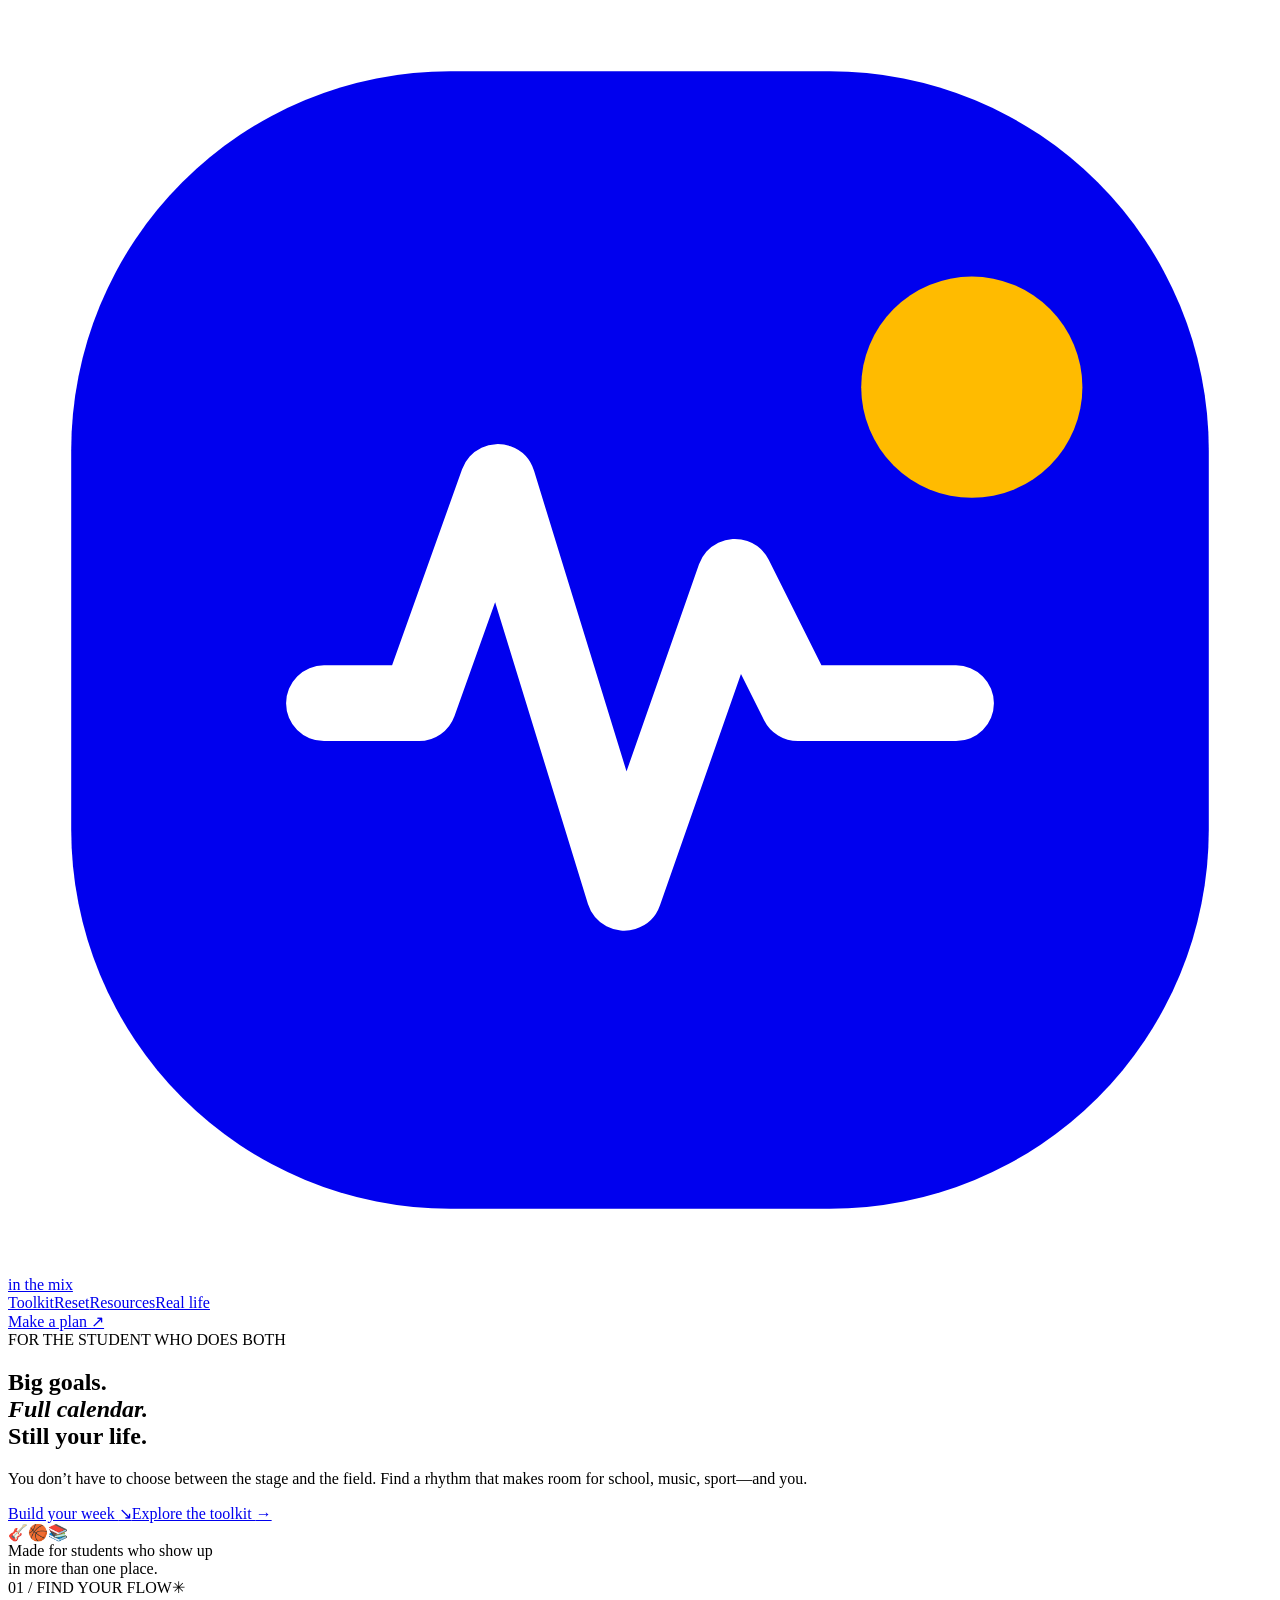
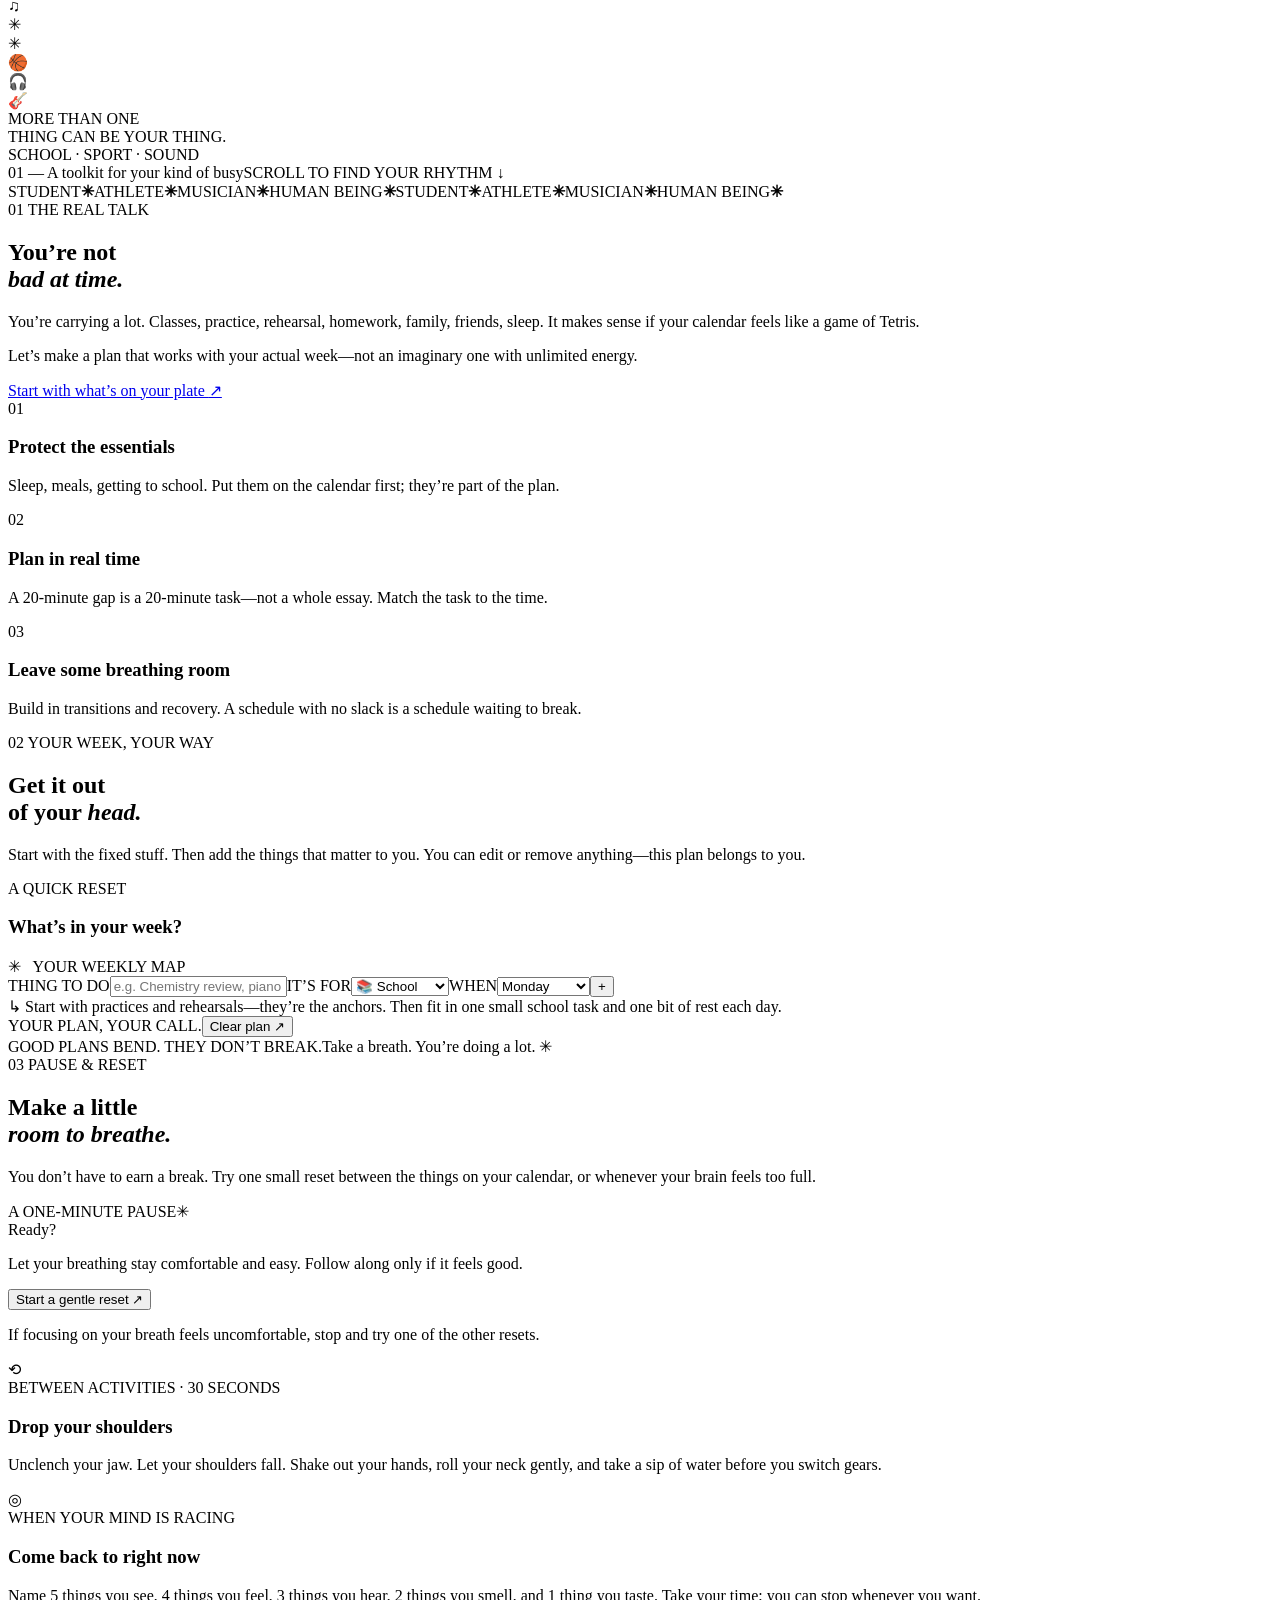
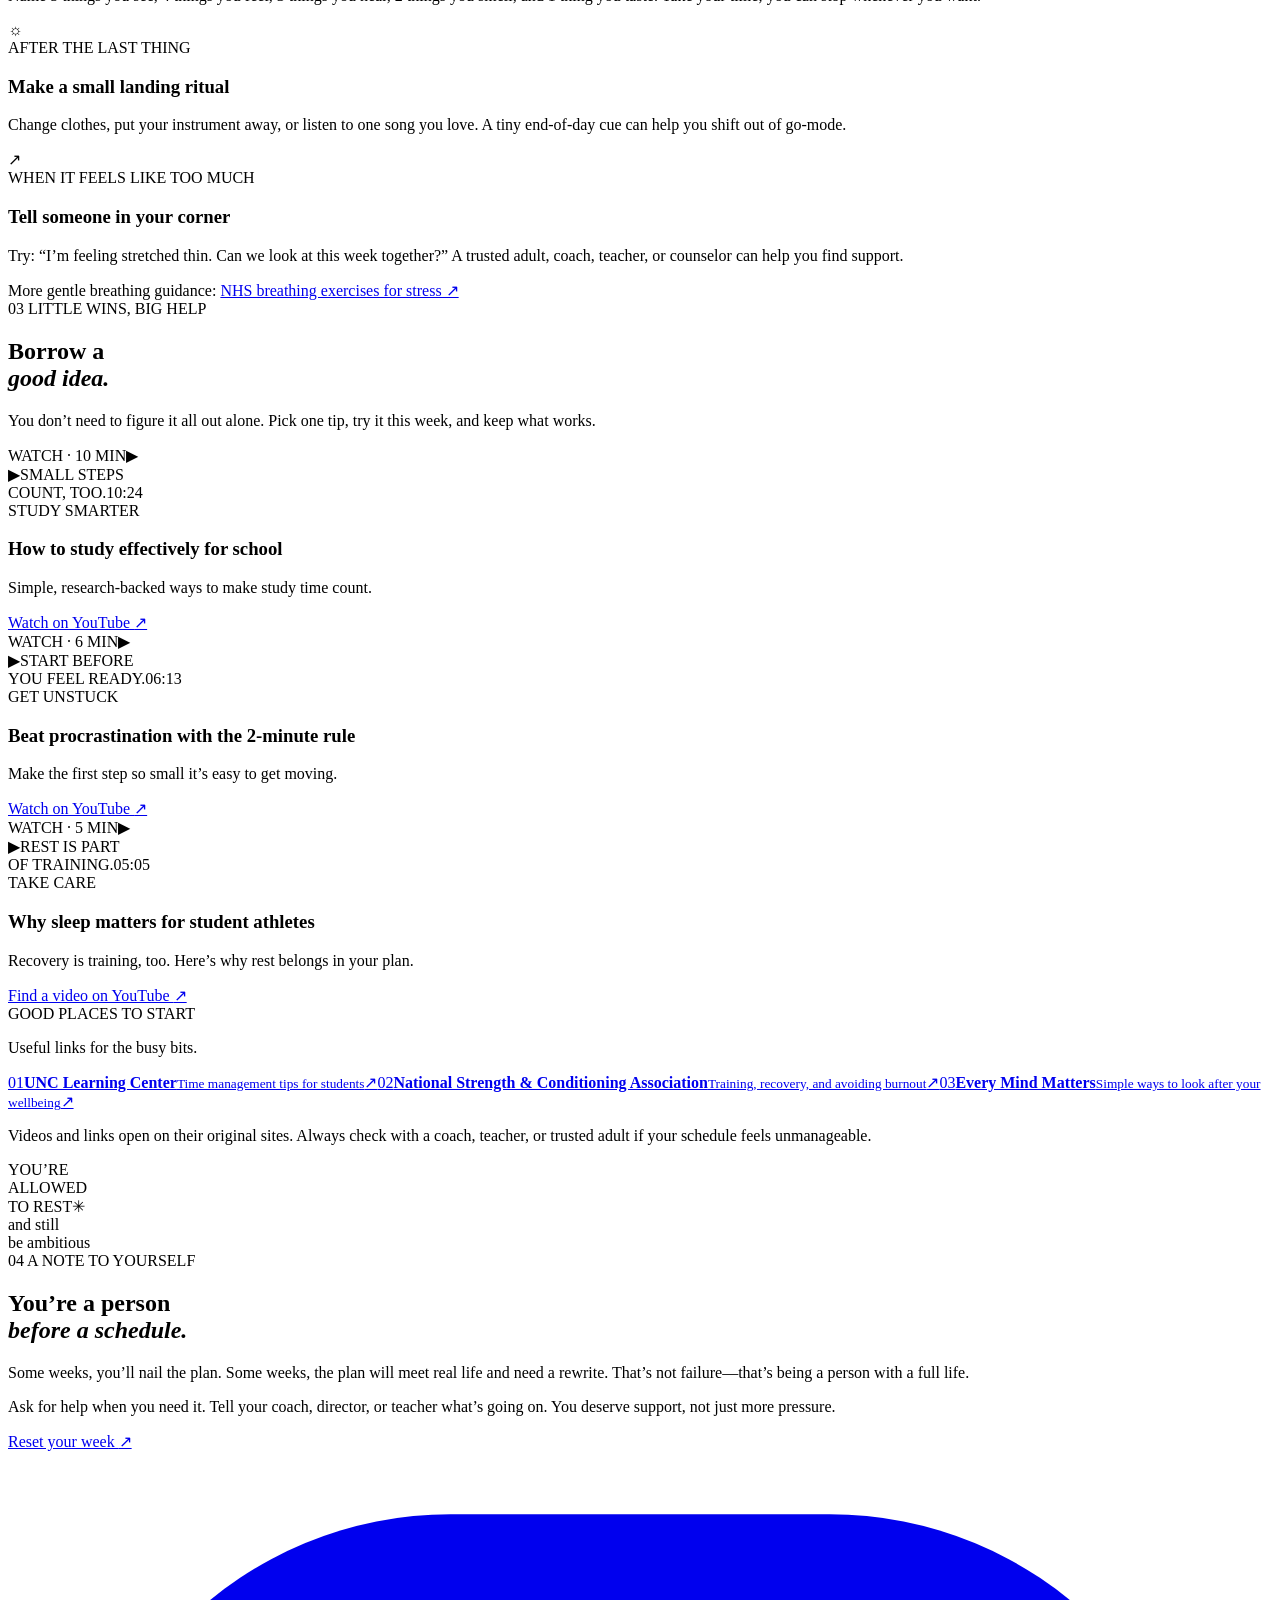
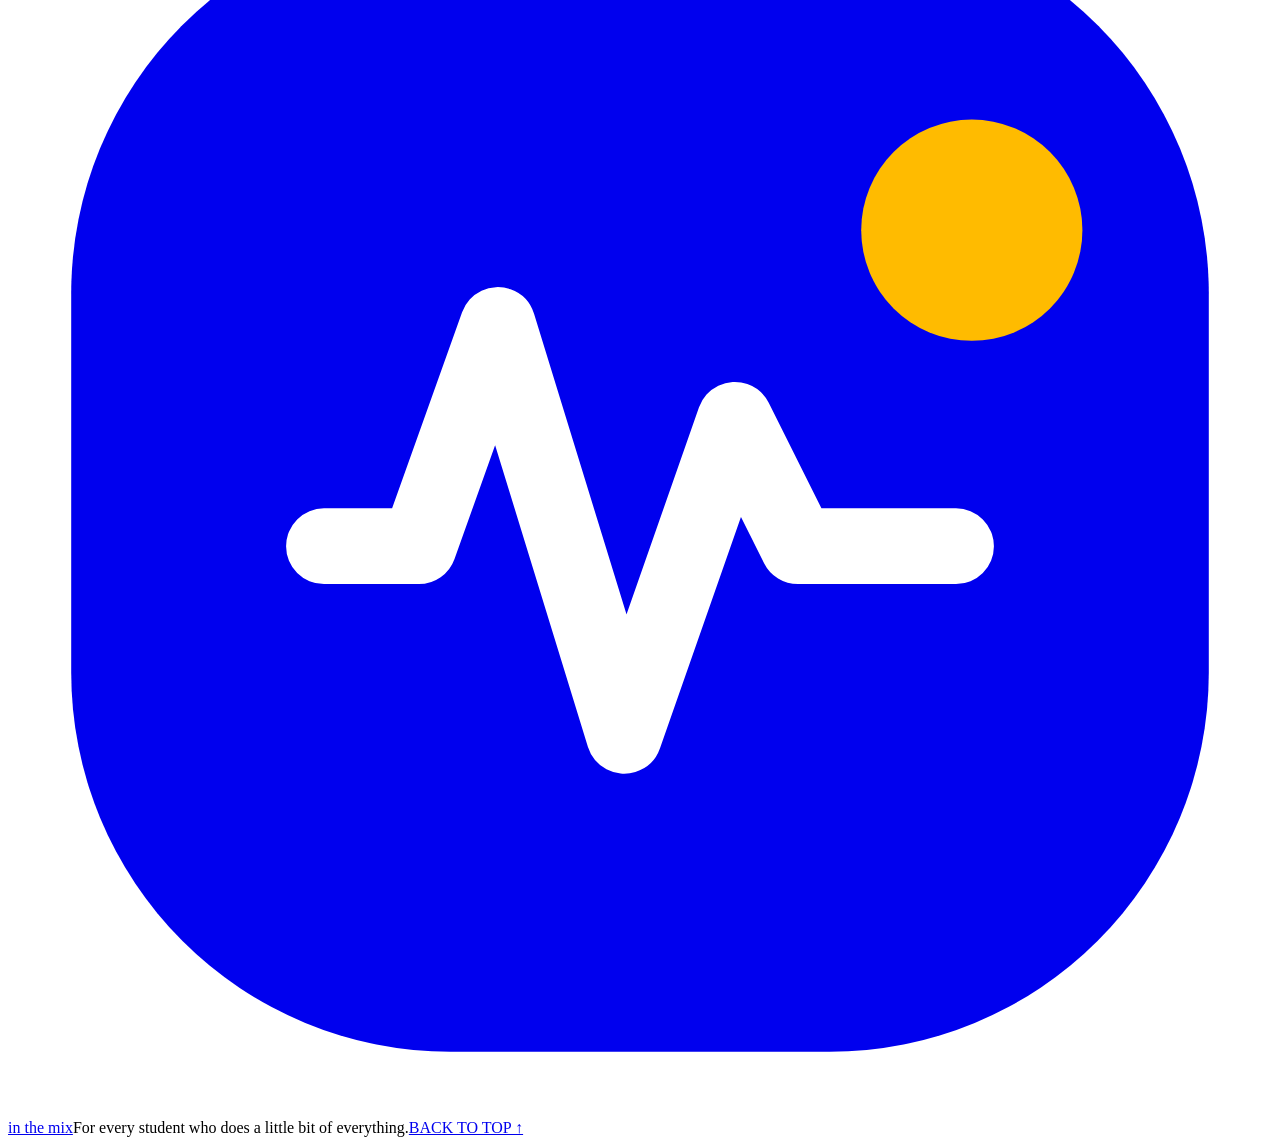
==== index.html @ bcc6163e "Create index.html" ====
<!doctype html>
<html lang="en">
<head>
  <meta charset="utf-8">
  <meta name="viewport" content="width=device-width, initial-scale=1">
  <meta name="theme-color" content="#f7f5ef">
  <meta name="description" content="A practical toolkit for students balancing music, sports, school, and everything in between.">
  <title>In the Mix — Make room for every part of you</title>
  <link rel="preconnect" href="https://fonts.googleapis.com">
  <link rel="preconnect" href="https://fonts.gstatic.com" crossorigin>
  <link href="https://fonts.googleapis.com/css2?family=DM+Sans:wght@400;500;600;700&family=Manrope:wght@400;500;600;700;800&display=swap" rel="stylesheet">
  <link rel="stylesheet" href="styles.css">
</head>
<body>
  <header class="topbar">
    <a class="brand" href="#home" aria-label="In the Mix home"><svg class="brand-mark" viewBox="0 0 40 40" aria-hidden="true"><rect x="2" y="2" width="36" height="36" rx="12" fill="currentColor"/><path d="M10 22h3l2.5-7 4 13 3.5-10 2 4h5" fill="none" stroke="#fff" stroke-width="2.4" stroke-linecap="round" stroke-linejoin="round"/><circle cx="30.5" cy="12" r="3.5" fill="#ffbb00"/></svg> in the mix</a>
    <nav aria-label="Main navigation"><a href="#toolkit">Toolkit</a><a href="#reset">Reset</a><a href="#resources">Resources</a><a href="#stories">Real life</a></nav>
    <a class="nav-cta" href="#planner">Make a plan <span>↗</span></a>
  </header>
  <main>
    <section class="hero" id="home"><div class="hero-copy"><div class="eyebrow"><span class="eyebrow-dot"></span> FOR THE STUDENT WHO DOES BOTH</div><h1>Big goals.<br><em>Full calendar.</em><br>Still <span class="underlined">your life.</span></h1><p class="hero-intro">You don’t have to choose between the stage and the field. Find a rhythm that makes room for school, music, sport—and you.</p><div class="hero-actions"><a class="button button-dark" href="#planner">Build your week <span>↘</span></a><a class="text-link" href="#toolkit">Explore the toolkit <span>→</span></a></div><div class="hero-note"><div class="avatar-stack"><span>🎸</span><span>🏀</span><span>📚</span></div><span>Made for students who show up<br>in more than one place.</span></div></div>
      <div class="hero-art" aria-label="Illustration of music and sports gear"><div class="art-orbit orbit-one"></div><div class="art-orbit orbit-two"></div><div class="art-label label-top"><span>01 / FIND YOUR FLOW</span><span>✳</span></div><div class="art-sticker sticker-note">♫</div><div class="art-sticker sticker-sun">✳</div><div class="art-center"><div class="sunburst">✳</div><div class="hero-ball">🏀</div><div class="hero-headphones">🎧</div><div class="hero-guitar">🎸</div></div><div class="art-caption"><span class="caption-line"></span><span>MORE THAN ONE<br>THING CAN BE YOUR THING.</span></div><div class="art-label label-bottom">SCHOOL · SPORT · SOUND</div></div>
      <div class="hero-bottom"><span>01 — A toolkit for your kind of busy</span><span>SCROLL TO FIND YOUR RHYTHM ↓</span></div>
    </section>
    <section class="ticker" aria-label="Your many roles"><div class="ticker-track"><span>STUDENT</span><b>✳</b><span>ATHLETE</span><b>✳</b><span>MUSICIAN</span><b>✳</b><span>HUMAN BEING</span><b>✳</b><span>STUDENT</span><b>✳</b><span>ATHLETE</span><b>✳</b><span>MUSICIAN</span><b>✳</b><span>HUMAN BEING</span><b>✳</b></div></section>
    <section class="intro section-pad" id="toolkit"><div class="section-kicker"><span>01</span> THE REAL TALK</div><div class="intro-grid"><h2>You’re not<br><em>bad at time.</em></h2><div class="intro-body"><p>You’re carrying a lot. Classes, practice, rehearsal, homework, family, friends, sleep. It makes sense if your calendar feels like a game of Tetris.</p><p>Let’s make a plan that works with your actual week—not an imaginary one with unlimited energy.</p><a href="#planner" class="arrow-link">Start with what’s on your plate <span>↗</span></a></div></div><div class="principle-row"><article><span class="principle-num">01</span><div><h3>Protect the essentials</h3><p>Sleep, meals, getting to school. Put them on the calendar first; they’re part of the plan.</p></div></article><article><span class="principle-num">02</span><div><h3>Plan in real time</h3><p>A 20-minute gap is a 20-minute task—not a whole essay. Match the task to the time.</p></div></article><article><span class="principle-num">03</span><div><h3>Leave some breathing room</h3><p>Build in transitions and recovery. A schedule with no slack is a schedule waiting to break.</p></div></article></div></section>
    <section class="planner-section" id="planner"><div class="planner-heading"><div><div class="section-kicker light-kicker"><span>02</span> YOUR WEEK, YOUR WAY</div><h2>Get it out<br>of your <em>head.</em></h2></div><p>Start with the fixed stuff. Then add the things that matter to you. You can edit or remove anything—this plan belongs to you.</p></div><div class="planner-card"><div class="planner-top"><div><span class="step-label">A QUICK RESET</span><h3>What’s in your week?</h3></div><span class="week-badge">✳ &nbsp; YOUR WEEKLY MAP</span></div><div class="planner-form"><label class="field"><span>THING TO DO</span><input id="taskInput" type="text" placeholder="e.g. Chemistry review, piano scales…" maxlength="70"></label><label class="field field-category"><span>IT’S FOR</span><select id="categoryInput"><option value="school">📚 School</option><option value="music">🎵 Music</option><option value="sport">🏃 Sport</option><option value="life">🌿 Life / rest</option></select></label><label class="field field-day"><span>WHEN</span><select id="dayInput"><option>Monday</option><option>Tuesday</option><option>Wednesday</option><option>Thursday</option><option>Friday</option><option>Saturday</option><option>Sunday</option></select></label><button class="add-button" id="addTask" type="button" aria-label="Add task">+</button></div><div class="planner-hint"><span>↳</span> Start with practices and rehearsals—they’re the anchors. Then fit in one small school task and one bit of rest each day.</div><div class="week-grid" id="weekGrid" aria-live="polite"></div><div class="planner-footer"><span id="taskCount">YOUR PLAN, YOUR CALL.</span><button id="clearPlan" type="button" class="clear-button">Clear plan ↗</button></div></div><div class="planner-bottom"><span>GOOD PLANS BEND. THEY DON’T BREAK.</span><span>Take a breath. You’re doing a lot. ✳</span></div></section>
    <section class="reset-section section-pad" id="reset"><div class="reset-heading"><div><div class="section-kicker"><span>03</span> PAUSE & RESET</div><h2>Make a little<br><em>room to breathe.</em></h2></div><p>You don’t have to earn a break. Try one small reset between the things on your calendar, or whenever your brain feels too full.</p></div><div class="reset-grid"><article class="breath-card"><div class="breath-card-top"><span class="step-label">A ONE-MINUTE PAUSE</span><span class="breath-spark">✳</span></div><div class="breath-visual" id="breathVisual"><div class="breath-ring"></div><span id="breathCue">Ready?</span></div><p class="breath-copy" id="breathCopy">Let your breathing stay comfortable and easy. Follow along only if it feels good.</p><button class="breath-button" id="breathButton" type="button">Start a gentle reset <span>↗</span></button><p class="breath-footnote">If focusing on your breath feels uncomfortable, stop and try one of the other resets.</p></article><div class="reset-strategies"><article class="reset-tip"><span class="tip-icon">⟲</span><div><span class="tip-label">BETWEEN ACTIVITIES · 30 SECONDS</span><h3>Drop your shoulders</h3><p>Unclench your jaw. Let your shoulders fall. Shake out your hands, roll your neck gently, and take a sip of water before you switch gears.</p></div></article><article class="reset-tip"><span class="tip-icon">◎</span><div><span class="tip-label">WHEN YOUR MIND IS RACING</span><h3>Come back to right now</h3><p>Name 5 things you see, 4 things you feel, 3 things you hear, 2 things you smell, and 1 thing you taste. Take your time; you can stop whenever you want.</p></div></article><article class="reset-tip"><span class="tip-icon">☼</span><div><span class="tip-label">AFTER THE LAST THING</span><h3>Make a small landing ritual</h3><p>Change clothes, put your instrument away, or listen to one song you love. A tiny end-of-day cue can help you shift out of go-mode.</p></div></article><article class="reset-tip"><span class="tip-icon">↗</span><div><span class="tip-label">WHEN IT FEELS LIKE TOO MUCH</span><h3>Tell someone in your corner</h3><p>Try: “I’m feeling stretched thin. Can we look at this week together?” A trusted adult, coach, teacher, or counselor can help you find support.</p></div></article></div></div><div class="reset-source">More gentle breathing guidance: <a href="https://www.nhs.uk/mental-health/self-help/guides-tools-and-activities/breathing-exercises-for-stress/" target="_blank" rel="noopener noreferrer">NHS breathing exercises for stress ↗</a></div></section>
    <section class="resources section-pad" id="resources"><div class="resources-head"><div><div class="section-kicker"><span>03</span> LITTLE WINS, BIG HELP</div><h2>Borrow a<br><em>good idea.</em></h2></div><p>You don’t need to figure it all out alone. Pick one tip, try it this week, and keep what works.</p></div><div class="resource-grid"><article class="resource-card resource-video"><div class="resource-meta"><span>WATCH · 10 MIN</span><span class="resource-icon">▶</span></div><div class="video-thumb thumb-one"><span class="play-button">▶</span><span class="thumb-note">SMALL STEPS<br>COUNT, TOO.</span><span class="thumb-clock">10:24</span></div><div class="resource-copy"><div class="tag tag-amber">STUDY SMARTER</div><h3>How to study effectively for school</h3><p>Simple, research-backed ways to make study time count.</p><a href="https://www.youtube.com/watch?v=CPxSzxylRCI" target="_blank" rel="noopener noreferrer">Watch on YouTube <span>↗</span></a></div></article><article class="resource-card resource-video"><div class="resource-meta"><span>WATCH · 6 MIN</span><span class="resource-icon">▶</span></div><div class="video-thumb thumb-two"><span class="play-button">▶</span><span class="thumb-note">START BEFORE<br>YOU FEEL READY.</span><span class="thumb-clock">06:13</span></div><div class="resource-copy"><div class="tag tag-lilac">GET UNSTUCK</div><h3>Beat procrastination with the 2-minute rule</h3><p>Make the first step so small it’s easy to get moving.</p><a href="https://www.youtube.com/watch?v=3QWIxElEnc8" target="_blank" rel="noopener noreferrer">Watch on YouTube <span>↗</span></a></div></article><article class="resource-card resource-video"><div class="resource-meta"><span>WATCH · 5 MIN</span><span class="resource-icon">▶</span></div><div class="video-thumb thumb-three"><span class="play-button">▶</span><span class="thumb-note">REST IS PART<br>OF TRAINING.</span><span class="thumb-clock">05:05</span></div><div class="resource-copy"><div class="tag tag-green">TAKE CARE</div><h3>Why sleep matters for student athletes</h3><p>Recovery is training, too. Here’s why rest belongs in your plan.</p><a href="https://www.youtube.com/results?search_query=student+athlete+sleep+recovery+TED-Ed" target="_blank" rel="noopener noreferrer">Find a video on YouTube <span>↗</span></a></div></article></div><div class="links-strip"><div class="links-intro"><span>GOOD PLACES TO START</span><p>Useful links for the busy bits.</p></div><a href="https://learningcenter.unc.edu/tips-and-tools/time-management/" target="_blank" rel="noopener noreferrer"><span class="link-number">01</span><span><strong>UNC Learning Center</strong><small>Time management tips for students</small></span><span class="link-arrow">↗</span></a><a href="https://www.nsca.com/education/articles/kinetic-select/overtraining-in-athletes/" target="_blank" rel="noopener noreferrer"><span class="link-number">02</span><span><strong>National Strength & Conditioning Association</strong><small>Training, recovery, and avoiding burnout</small></span><span class="link-arrow">↗</span></a><a href="https://www.nhs.uk/every-mind-matters/" target="_blank" rel="noopener noreferrer"><span class="link-number">03</span><span><strong>Every Mind Matters</strong><small>Simple ways to look after your wellbeing</small></span><span class="link-arrow">↗</span></a></div><p class="resource-note">Videos and links open on their original sites. Always check with a coach, teacher, or trusted adult if your schedule feels unmanageable.</p></section>
    <section class="stories" id="stories"><div class="story-art"><div class="story-stamp">YOU’RE<br>ALLOWED<br>TO REST<span>✳</span></div><div class="story-scribble">and still<br>be ambitious</div></div><div class="story-copy"><div class="section-kicker"><span>04</span> A NOTE TO YOURSELF</div><h2>You’re a person<br><em>before a schedule.</em></h2><p>Some weeks, you’ll nail the plan. Some weeks, the plan will meet real life and need a rewrite. That’s not failure—that’s being a person with a full life.</p><p>Ask for help when you need it. Tell your coach, director, or teacher what’s going on. You deserve support, not just more pressure.</p><a class="button button-dark" href="#planner">Reset your week <span>↗</span></a></div></section>
  </main>
  <footer><a class="brand footer-brand" href="#home"><svg class="brand-mark" viewBox="0 0 40 40" aria-hidden="true"><rect x="2" y="2" width="36" height="36" rx="12" fill="currentColor"/><path d="M10 22h3l2.5-7 4 13 3.5-10 2 4h5" fill="none" stroke="#fff" stroke-width="2.4" stroke-linecap="round" stroke-linejoin="round"/><circle cx="30.5" cy="12" r="3.5" fill="#ffbb00"/></svg> in the mix</a><span>For every student who does a little bit of everything.</span><a href="#home">BACK TO TOP ↑</a></footer>
  <script src="script.js"></script>
</body>
</html>
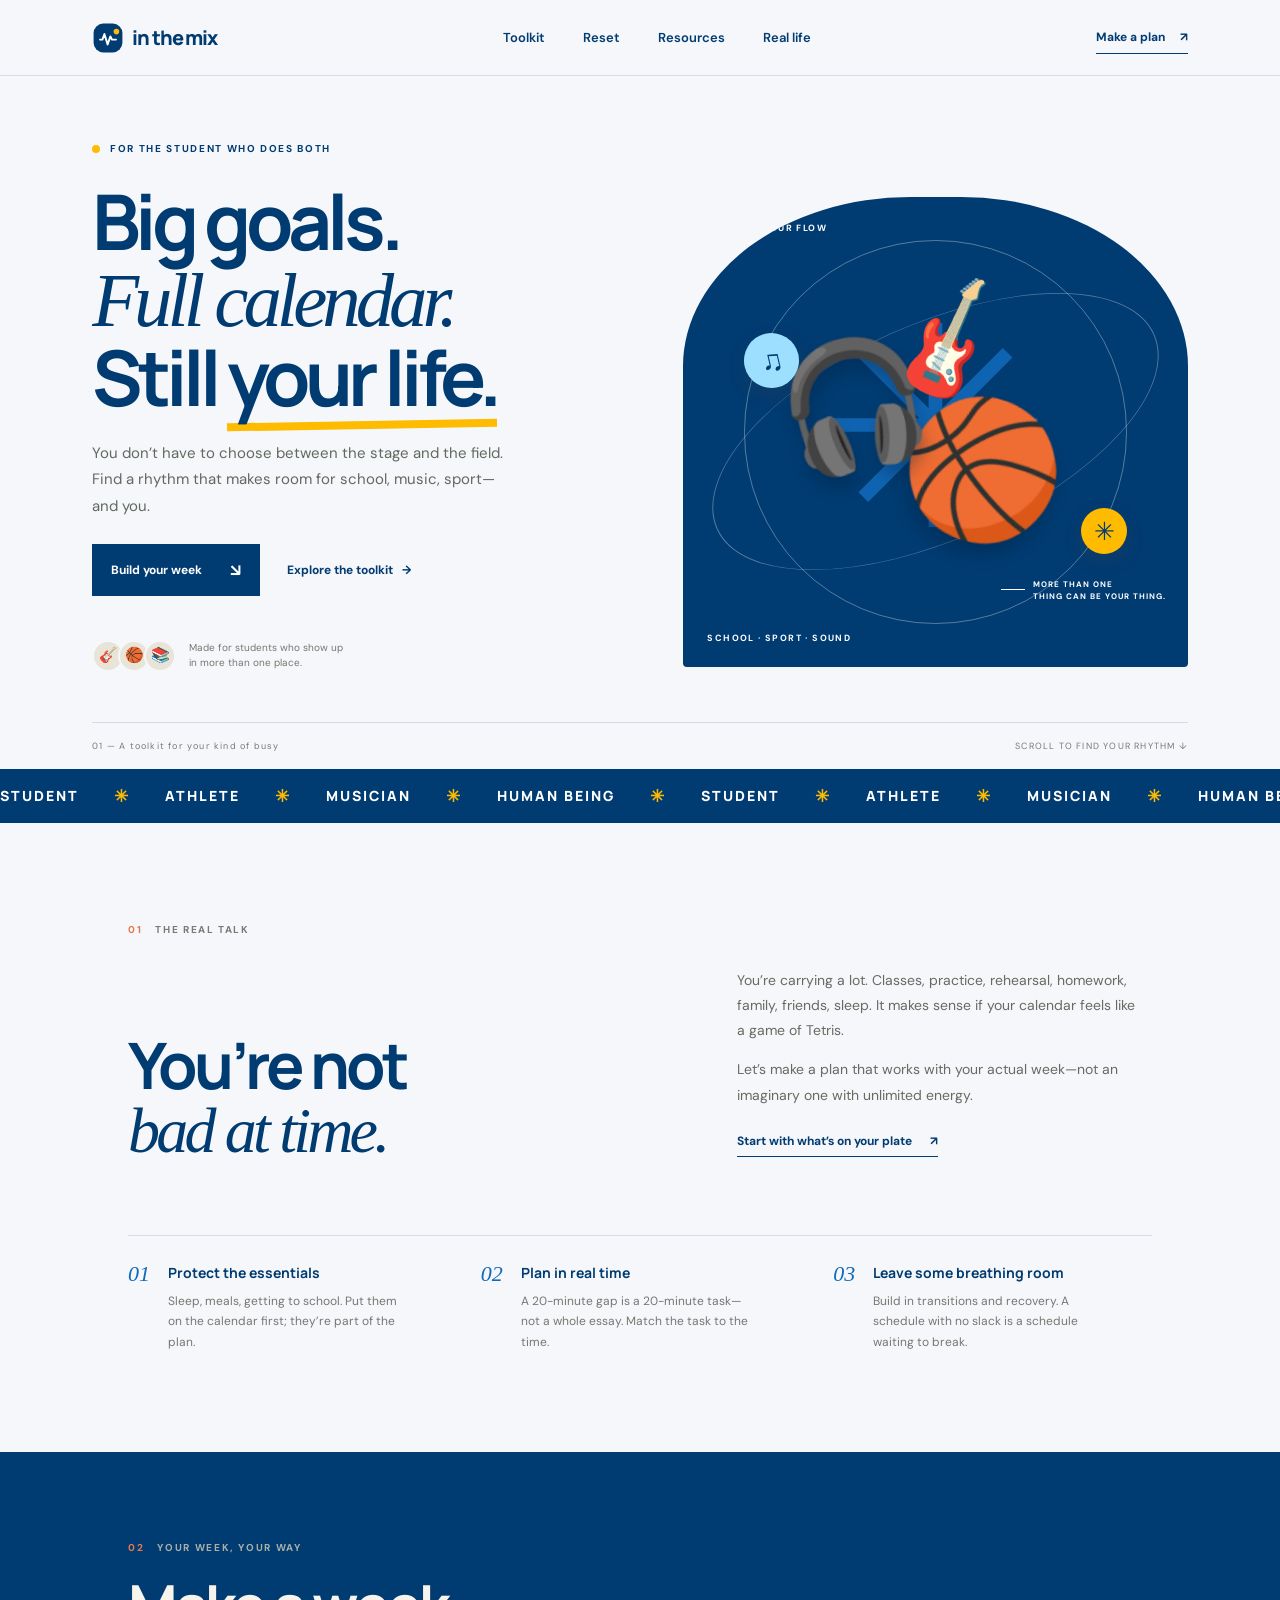
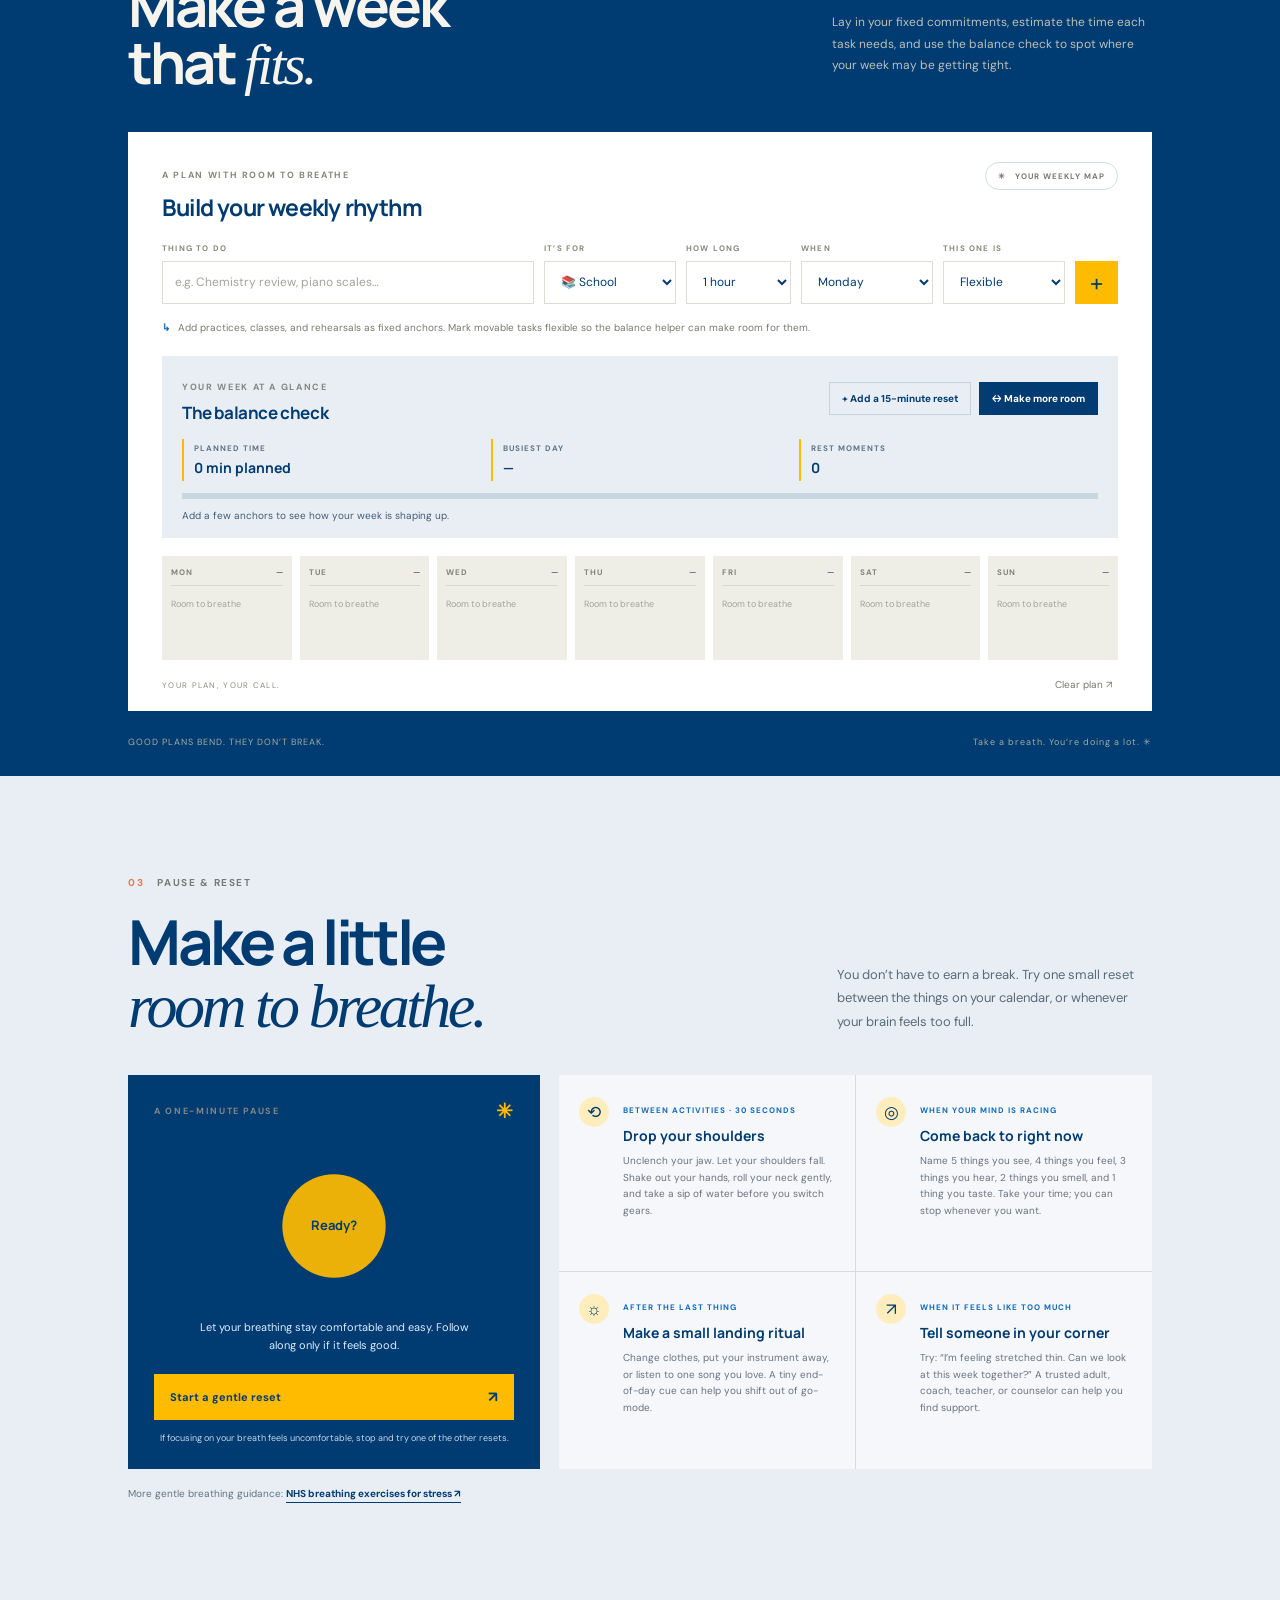
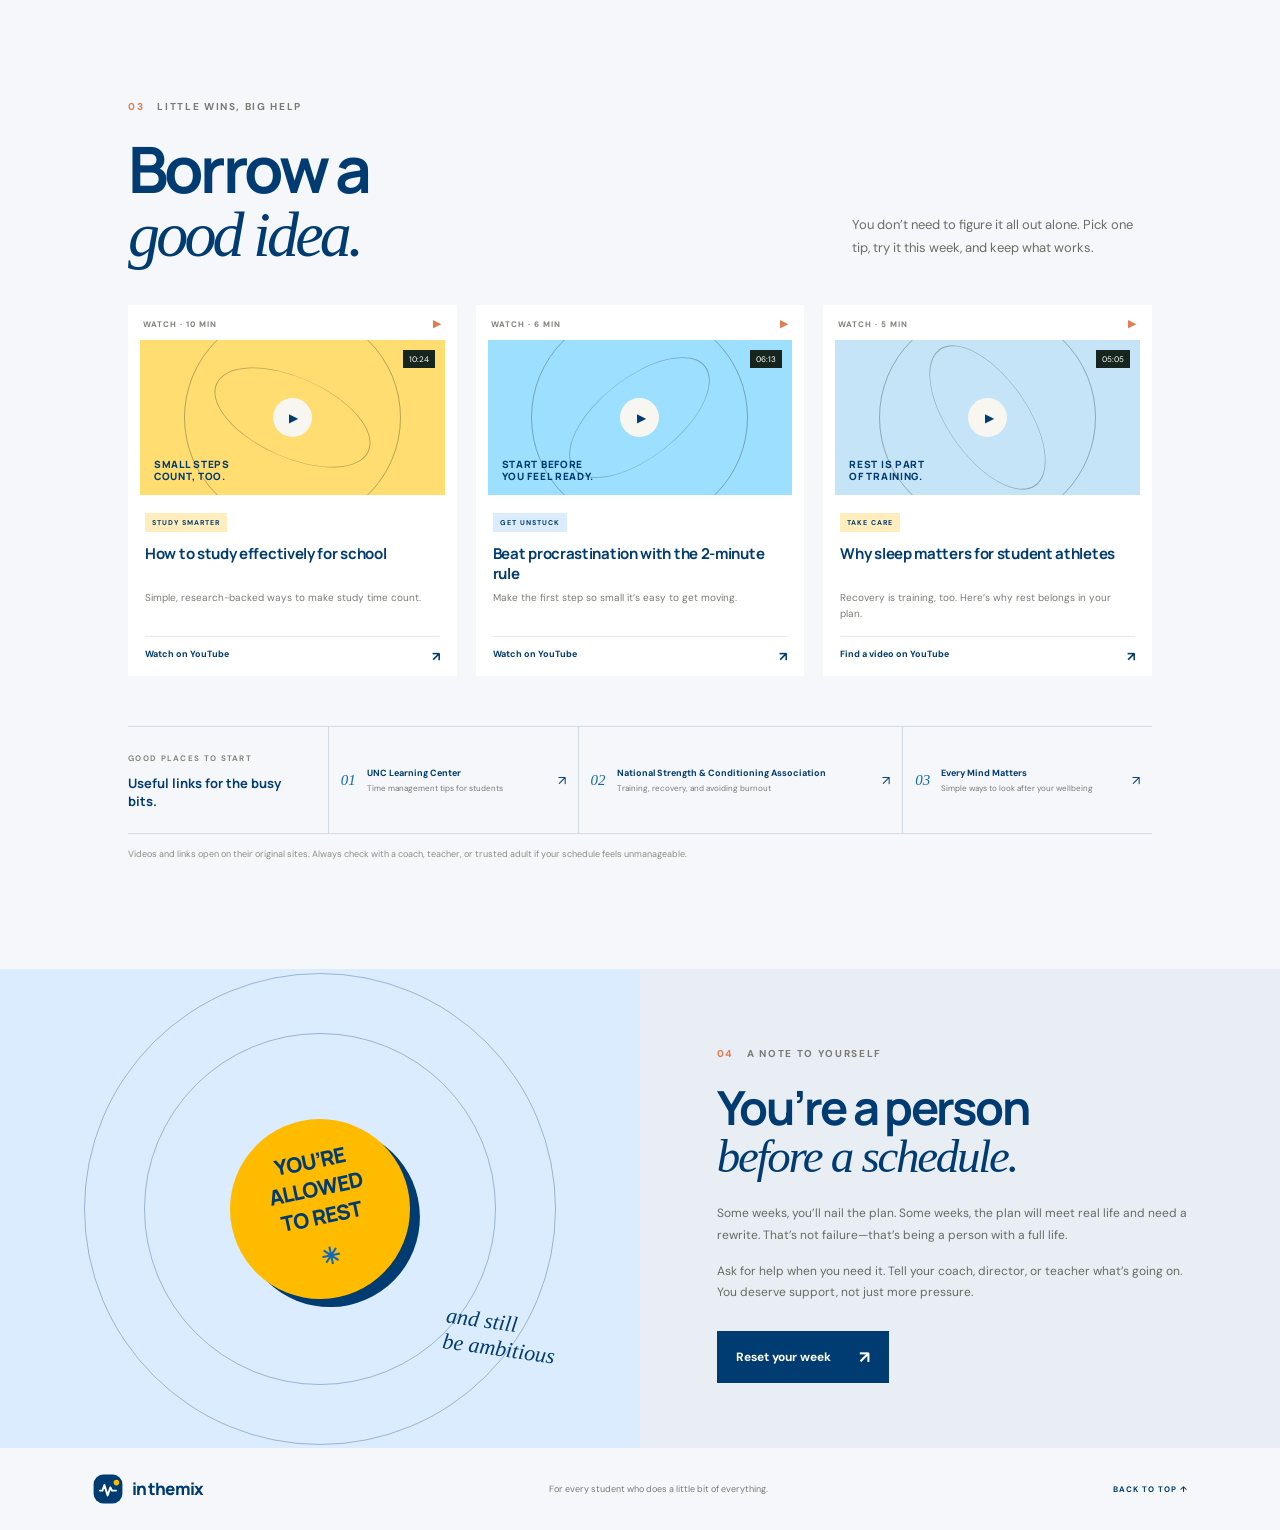
==== commit 16c865b8: "Upgrade weekly planner with time balance tools" ====
--- a/index.html
+++ b/index.html
@@ -17,18 +17,94 @@
     <nav aria-label="Main navigation"><a href="#toolkit">Toolkit</a><a href="#reset">Reset</a><a href="#resources">Resources</a><a href="#stories">Real life</a></nav>
     <a class="nav-cta" href="#planner">Make a plan <span>↗</span></a>
   </header>
+
   <main>
-    <section class="hero" id="home"><div class="hero-copy"><div class="eyebrow"><span class="eyebrow-dot"></span> FOR THE STUDENT WHO DOES BOTH</div><h1>Big goals.<br><em>Full calendar.</em><br>Still <span class="underlined">your life.</span></h1><p class="hero-intro">You don’t have to choose between the stage and the field. Find a rhythm that makes room for school, music, sport—and you.</p><div class="hero-actions"><a class="button button-dark" href="#planner">Build your week <span>↘</span></a><a class="text-link" href="#toolkit">Explore the toolkit <span>→</span></a></div><div class="hero-note"><div class="avatar-stack"><span>🎸</span><span>🏀</span><span>📚</span></div><span>Made for students who show up<br>in more than one place.</span></div></div>
-      <div class="hero-art" aria-label="Illustration of music and sports gear"><div class="art-orbit orbit-one"></div><div class="art-orbit orbit-two"></div><div class="art-label label-top"><span>01 / FIND YOUR FLOW</span><span>✳</span></div><div class="art-sticker sticker-note">♫</div><div class="art-sticker sticker-sun">✳</div><div class="art-center"><div class="sunburst">✳</div><div class="hero-ball">🏀</div><div class="hero-headphones">🎧</div><div class="hero-guitar">🎸</div></div><div class="art-caption"><span class="caption-line"></span><span>MORE THAN ONE<br>THING CAN BE YOUR THING.</span></div><div class="art-label label-bottom">SCHOOL · SPORT · SOUND</div></div>
+    <section class="hero" id="home">
+      <div class="hero-copy">
+        <div class="eyebrow"><span class="eyebrow-dot"></span> FOR THE STUDENT WHO DOES BOTH</div>
+        <h1>Big goals.<br><em>Full calendar.</em><br>Still <span class="underlined">your life.</span></h1>
+        <p class="hero-intro">You don’t have to choose between the stage and the field. Find a rhythm that makes room for school, music, sport—and you.</p>
+        <div class="hero-actions"><a class="button button-dark" href="#planner">Build your week <span>↘</span></a><a class="text-link" href="#toolkit">Explore the toolkit <span>→</span></a></div>
+        <div class="hero-note"><div class="avatar-stack"><span>🎸</span><span>🏀</span><span>📚</span></div><span>Made for students who show up<br>in more than one place.</span></div>
+      </div>
+      <div class="hero-art" aria-label="Illustration of music and sports gear">
+        <div class="art-orbit orbit-one"></div><div class="art-orbit orbit-two"></div>
+        <div class="art-label label-top"><span>01 / FIND YOUR FLOW</span><span>✳</span></div>
+        <div class="art-sticker sticker-note">♫</div><div class="art-sticker sticker-sun">✳</div>
+        <div class="art-center"><div class="sunburst">✳</div><div class="hero-ball">🏀</div><div class="hero-headphones">🎧</div><div class="hero-guitar">🎸</div></div>
+        <div class="art-caption"><span class="caption-line"></span><span>MORE THAN ONE<br>THING CAN BE YOUR THING.</span></div>
+        <div class="art-label label-bottom">SCHOOL · SPORT · SOUND</div>
+      </div>
       <div class="hero-bottom"><span>01 — A toolkit for your kind of busy</span><span>SCROLL TO FIND YOUR RHYTHM ↓</span></div>
     </section>
+
     <section class="ticker" aria-label="Your many roles"><div class="ticker-track"><span>STUDENT</span><b>✳</b><span>ATHLETE</span><b>✳</b><span>MUSICIAN</span><b>✳</b><span>HUMAN BEING</span><b>✳</b><span>STUDENT</span><b>✳</b><span>ATHLETE</span><b>✳</b><span>MUSICIAN</span><b>✳</b><span>HUMAN BEING</span><b>✳</b></div></section>
-    <section class="intro section-pad" id="toolkit"><div class="section-kicker"><span>01</span> THE REAL TALK</div><div class="intro-grid"><h2>You’re not<br><em>bad at time.</em></h2><div class="intro-body"><p>You’re carrying a lot. Classes, practice, rehearsal, homework, family, friends, sleep. It makes sense if your calendar feels like a game of Tetris.</p><p>Let’s make a plan that works with your actual week—not an imaginary one with unlimited energy.</p><a href="#planner" class="arrow-link">Start with what’s on your plate <span>↗</span></a></div></div><div class="principle-row"><article><span class="principle-num">01</span><div><h3>Protect the essentials</h3><p>Sleep, meals, getting to school. Put them on the calendar first; they’re part of the plan.</p></div></article><article><span class="principle-num">02</span><div><h3>Plan in real time</h3><p>A 20-minute gap is a 20-minute task—not a whole essay. Match the task to the time.</p></div></article><article><span class="principle-num">03</span><div><h3>Leave some breathing room</h3><p>Build in transitions and recovery. A schedule with no slack is a schedule waiting to break.</p></div></article></div></section>
-    <section class="planner-section" id="planner"><div class="planner-heading"><div><div class="section-kicker light-kicker"><span>02</span> YOUR WEEK, YOUR WAY</div><h2>Get it out<br>of your <em>head.</em></h2></div><p>Start with the fixed stuff. Then add the things that matter to you. You can edit or remove anything—this plan belongs to you.</p></div><div class="planner-card"><div class="planner-top"><div><span class="step-label">A QUICK RESET</span><h3>What’s in your week?</h3></div><span class="week-badge">✳ &nbsp; YOUR WEEKLY MAP</span></div><div class="planner-form"><label class="field"><span>THING TO DO</span><input id="taskInput" type="text" placeholder="e.g. Chemistry review, piano scales…" maxlength="70"></label><label class="field field-category"><span>IT’S FOR</span><select id="categoryInput"><option value="school">📚 School</option><option value="music">🎵 Music</option><option value="sport">🏃 Sport</option><option value="life">🌿 Life / rest</option></select></label><label class="field field-day"><span>WHEN</span><select id="dayInput"><option>Monday</option><option>Tuesday</option><option>Wednesday</option><option>Thursday</option><option>Friday</option><option>Saturday</option><option>Sunday</option></select></label><button class="add-button" id="addTask" type="button" aria-label="Add task">+</button></div><div class="planner-hint"><span>↳</span> Start with practices and rehearsals—they’re the anchors. Then fit in one small school task and one bit of rest each day.</div><div class="week-grid" id="weekGrid" aria-live="polite"></div><div class="planner-footer"><span id="taskCount">YOUR PLAN, YOUR CALL.</span><button id="clearPlan" type="button" class="clear-button">Clear plan ↗</button></div></div><div class="planner-bottom"><span>GOOD PLANS BEND. THEY DON’T BREAK.</span><span>Take a breath. You’re doing a lot. ✳</span></div></section>
-    <section class="reset-section section-pad" id="reset"><div class="reset-heading"><div><div class="section-kicker"><span>03</span> PAUSE & RESET</div><h2>Make a little<br><em>room to breathe.</em></h2></div><p>You don’t have to earn a break. Try one small reset between the things on your calendar, or whenever your brain feels too full.</p></div><div class="reset-grid"><article class="breath-card"><div class="breath-card-top"><span class="step-label">A ONE-MINUTE PAUSE</span><span class="breath-spark">✳</span></div><div class="breath-visual" id="breathVisual"><div class="breath-ring"></div><span id="breathCue">Ready?</span></div><p class="breath-copy" id="breathCopy">Let your breathing stay comfortable and easy. Follow along only if it feels good.</p><button class="breath-button" id="breathButton" type="button">Start a gentle reset <span>↗</span></button><p class="breath-footnote">If focusing on your breath feels uncomfortable, stop and try one of the other resets.</p></article><div class="reset-strategies"><article class="reset-tip"><span class="tip-icon">⟲</span><div><span class="tip-label">BETWEEN ACTIVITIES · 30 SECONDS</span><h3>Drop your shoulders</h3><p>Unclench your jaw. Let your shoulders fall. Shake out your hands, roll your neck gently, and take a sip of water before you switch gears.</p></div></article><article class="reset-tip"><span class="tip-icon">◎</span><div><span class="tip-label">WHEN YOUR MIND IS RACING</span><h3>Come back to right now</h3><p>Name 5 things you see, 4 things you feel, 3 things you hear, 2 things you smell, and 1 thing you taste. Take your time; you can stop whenever you want.</p></div></article><article class="reset-tip"><span class="tip-icon">☼</span><div><span class="tip-label">AFTER THE LAST THING</span><h3>Make a small landing ritual</h3><p>Change clothes, put your instrument away, or listen to one song you love. A tiny end-of-day cue can help you shift out of go-mode.</p></div></article><article class="reset-tip"><span class="tip-icon">↗</span><div><span class="tip-label">WHEN IT FEELS LIKE TOO MUCH</span><h3>Tell someone in your corner</h3><p>Try: “I’m feeling stretched thin. Can we look at this week together?” A trusted adult, coach, teacher, or counselor can help you find support.</p></div></article></div></div><div class="reset-source">More gentle breathing guidance: <a href="https://www.nhs.uk/mental-health/self-help/guides-tools-and-activities/breathing-exercises-for-stress/" target="_blank" rel="noopener noreferrer">NHS breathing exercises for stress ↗</a></div></section>
-    <section class="resources section-pad" id="resources"><div class="resources-head"><div><div class="section-kicker"><span>03</span> LITTLE WINS, BIG HELP</div><h2>Borrow a<br><em>good idea.</em></h2></div><p>You don’t need to figure it all out alone. Pick one tip, try it this week, and keep what works.</p></div><div class="resource-grid"><article class="resource-card resource-video"><div class="resource-meta"><span>WATCH · 10 MIN</span><span class="resource-icon">▶</span></div><div class="video-thumb thumb-one"><span class="play-button">▶</span><span class="thumb-note">SMALL STEPS<br>COUNT, TOO.</span><span class="thumb-clock">10:24</span></div><div class="resource-copy"><div class="tag tag-amber">STUDY SMARTER</div><h3>How to study effectively for school</h3><p>Simple, research-backed ways to make study time count.</p><a href="https://www.youtube.com/watch?v=CPxSzxylRCI" target="_blank" rel="noopener noreferrer">Watch on YouTube <span>↗</span></a></div></article><article class="resource-card resource-video"><div class="resource-meta"><span>WATCH · 6 MIN</span><span class="resource-icon">▶</span></div><div class="video-thumb thumb-two"><span class="play-button">▶</span><span class="thumb-note">START BEFORE<br>YOU FEEL READY.</span><span class="thumb-clock">06:13</span></div><div class="resource-copy"><div class="tag tag-lilac">GET UNSTUCK</div><h3>Beat procrastination with the 2-minute rule</h3><p>Make the first step so small it’s easy to get moving.</p><a href="https://www.youtube.com/watch?v=3QWIxElEnc8" target="_blank" rel="noopener noreferrer">Watch on YouTube <span>↗</span></a></div></article><article class="resource-card resource-video"><div class="resource-meta"><span>WATCH · 5 MIN</span><span class="resource-icon">▶</span></div><div class="video-thumb thumb-three"><span class="play-button">▶</span><span class="thumb-note">REST IS PART<br>OF TRAINING.</span><span class="thumb-clock">05:05</span></div><div class="resource-copy"><div class="tag tag-green">TAKE CARE</div><h3>Why sleep matters for student athletes</h3><p>Recovery is training, too. Here’s why rest belongs in your plan.</p><a href="https://www.youtube.com/results?search_query=student+athlete+sleep+recovery+TED-Ed" target="_blank" rel="noopener noreferrer">Find a video on YouTube <span>↗</span></a></div></article></div><div class="links-strip"><div class="links-intro"><span>GOOD PLACES TO START</span><p>Useful links for the busy bits.</p></div><a href="https://learningcenter.unc.edu/tips-and-tools/time-management/" target="_blank" rel="noopener noreferrer"><span class="link-number">01</span><span><strong>UNC Learning Center</strong><small>Time management tips for students</small></span><span class="link-arrow">↗</span></a><a href="https://www.nsca.com/education/articles/kinetic-select/overtraining-in-athletes/" target="_blank" rel="noopener noreferrer"><span class="link-number">02</span><span><strong>National Strength & Conditioning Association</strong><small>Training, recovery, and avoiding burnout</small></span><span class="link-arrow">↗</span></a><a href="https://www.nhs.uk/every-mind-matters/" target="_blank" rel="noopener noreferrer"><span class="link-number">03</span><span><strong>Every Mind Matters</strong><small>Simple ways to look after your wellbeing</small></span><span class="link-arrow">↗</span></a></div><p class="resource-note">Videos and links open on their original sites. Always check with a coach, teacher, or trusted adult if your schedule feels unmanageable.</p></section>
+
+    <section class="intro section-pad" id="toolkit">
+      <div class="section-kicker"><span>01</span> THE REAL TALK</div>
+      <div class="intro-grid"><h2>You’re not<br><em>bad at time.</em></h2><div class="intro-body"><p>You’re carrying a lot. Classes, practice, rehearsal, homework, family, friends, sleep. It makes sense if your calendar feels like a game of Tetris.</p><p>Let’s make a plan that works with your actual week—not an imaginary one with unlimited energy.</p><a href="#planner" class="arrow-link">Start with what’s on your plate <span>↗</span></a></div></div>
+      <div class="principle-row"><article><span class="principle-num">01</span><div><h3>Protect the essentials</h3><p>Sleep, meals, getting to school. Put them on the calendar first; they’re part of the plan.</p></div></article><article><span class="principle-num">02</span><div><h3>Plan in real time</h3><p>A 20-minute gap is a 20-minute task—not a whole essay. Match the task to the time.</p></div></article><article><span class="principle-num">03</span><div><h3>Leave some breathing room</h3><p>Build in transitions and recovery. A schedule with no slack is a schedule waiting to break.</p></div></article></div>
+    </section>
+
+    <section class="planner-section" id="planner">
+      <div class="planner-heading"><div><div class="section-kicker light-kicker"><span>02</span> YOUR WEEK, YOUR WAY</div><h2>Make a week<br>that <em>fits.</em></h2></div><p>Lay in your fixed commitments, estimate the time each task needs, and use the balance check to spot where your week may be getting tight.</p></div>
+      <div class="planner-card">
+        <div class="planner-top"><div><span class="step-label">A PLAN WITH ROOM TO BREATHE</span><h3>Build your weekly rhythm</h3></div><span class="week-badge">✳ &nbsp; YOUR WEEKLY MAP</span></div>
+        <div class="planner-form">
+          <label class="field"><span>THING TO DO</span><input id="taskInput" type="text" placeholder="e.g. Chemistry review, piano scales…" maxlength="70"></label>
+          <label class="field field-category"><span>IT’S FOR</span><select id="categoryInput"><option value="school">📚 School</option><option value="music">🎵 Music</option><option value="sport">🏃 Sport</option><option value="life">🌿 Life / rest</option></select></label>
+          <label class="field field-duration"><span>HOW LONG</span><select id="durationInput"><option value="0.25">15 min</option><option value="0.5">30 min</option><option value="0.75">45 min</option><option value="1" selected>1 hour</option><option value="1.5">1.5 hours</option><option value="2">2 hours</option></select></label>
+          <label class="field field-day"><span>WHEN</span><select id="dayInput"><option>Monday</option><option>Tuesday</option><option>Wednesday</option><option>Thursday</option><option>Friday</option><option>Saturday</option><option>Sunday</option></select></label>
+          <label class="field field-flex"><span>THIS ONE IS</span><select id="flexInput"><option value="fixed">Fixed</option><option value="flexible" selected>Flexible</option></select></label>
+          <button class="add-button" id="addTask" type="button" aria-label="Add task">+</button>
+        </div>
+        <div class="planner-hint"><span>↳</span> Add practices, classes, and rehearsals as fixed anchors. Mark movable tasks flexible so the balance helper can make room for them.</div>
+        <section class="week-check" aria-labelledby="weekCheckTitle">
+          <div class="week-check-head"><div><span class="step-label">YOUR WEEK AT A GLANCE</span><h4 id="weekCheckTitle">The balance check</h4></div><div class="week-actions"><button id="addReset" type="button" class="planner-tool">+ Add a 15-minute reset</button><button id="rebalancePlan" type="button" class="planner-tool planner-tool-strong">↔ Make more room</button></div></div>
+          <div class="balance-stats"><div class="balance-stat"><span>PLANNED TIME</span><strong id="plannedHours">0 hrs</strong></div><div class="balance-stat"><span>BUSIEST DAY</span><strong id="busyDay">—</strong></div><div class="balance-stat"><span>REST MOMENTS</span><strong id="restCount">0</strong></div></div>
+          <div class="load-track" role="img" aria-label="Weekly planned time"><span id="loadFill"></span></div>
+          <p id="balanceMessage" class="balance-message" aria-live="polite">Add a few anchors to see how your week is shaping up.</p>
+        </section>
+        <div class="week-grid" id="weekGrid" aria-live="polite"></div>
+        <div class="planner-footer"><span id="taskCount">YOUR PLAN, YOUR CALL.</span><button id="clearPlan" type="button" class="clear-button">Clear plan ↗</button></div>
+      </div>
+      <div class="planner-bottom"><span>GOOD PLANS BEND. THEY DON’T BREAK.</span><span>Take a breath. You’re doing a lot. ✳</span></div>
+    </section>
+
+    <section class="reset-section section-pad" id="reset">
+      <div class="reset-heading"><div><div class="section-kicker"><span>03</span> PAUSE & RESET</div><h2>Make a little<br><em>room to breathe.</em></h2></div><p>You don’t have to earn a break. Try one small reset between the things on your calendar, or whenever your brain feels too full.</p></div>
+      <div class="reset-grid">
+        <article class="breath-card">
+          <div class="breath-card-top"><span class="step-label">A ONE-MINUTE PAUSE</span><span class="breath-spark">✳</span></div>
+          <div class="breath-visual" id="breathVisual"><div class="breath-ring"></div><span id="breathCue">Ready?</span></div>
+          <p class="breath-copy" id="breathCopy">Let your breathing stay comfortable and easy. Follow along only if it feels good.</p>
+          <button class="breath-button" id="breathButton" type="button">Start a gentle reset <span>↗</span></button>
+          <p class="breath-footnote">If focusing on your breath feels uncomfortable, stop and try one of the other resets.</p>
+        </article>
+        <div class="reset-strategies">
+          <article class="reset-tip"><span class="tip-icon">⟲</span><div><span class="tip-label">BETWEEN ACTIVITIES · 30 SECONDS</span><h3>Drop your shoulders</h3><p>Unclench your jaw. Let your shoulders fall. Shake out your hands, roll your neck gently, and take a sip of water before you switch gears.</p></div></article>
+          <article class="reset-tip"><span class="tip-icon">◎</span><div><span class="tip-label">WHEN YOUR MIND IS RACING</span><h3>Come back to right now</h3><p>Name 5 things you see, 4 things you feel, 3 things you hear, 2 things you smell, and 1 thing you taste. Take your time; you can stop whenever you want.</p></div></article>
+          <article class="reset-tip"><span class="tip-icon">☼</span><div><span class="tip-label">AFTER THE LAST THING</span><h3>Make a small landing ritual</h3><p>Change clothes, put your instrument away, or listen to one song you love. A tiny end-of-day cue can help you shift out of go-mode.</p></div></article>
+          <article class="reset-tip"><span class="tip-icon">↗</span><div><span class="tip-label">WHEN IT FEELS LIKE TOO MUCH</span><h3>Tell someone in your corner</h3><p>Try: “I’m feeling stretched thin. Can we look at this week together?” A trusted adult, coach, teacher, or counselor can help you find support.</p></div></article>
+        </div>
+      </div>
+      <div class="reset-source">More gentle breathing guidance: <a href="https://www.nhs.uk/mental-health/self-help/guides-tools-and-activities/breathing-exercises-for-stress/" target="_blank" rel="noopener noreferrer">NHS breathing exercises for stress ↗</a></div>
+    </section>
+
+    <section class="resources section-pad" id="resources">
+      <div class="resources-head"><div><div class="section-kicker"><span>03</span> LITTLE WINS, BIG HELP</div><h2>Borrow a<br><em>good idea.</em></h2></div><p>You don’t need to figure it all out alone. Pick one tip, try it this week, and keep what works.</p></div>
+      <div class="resource-grid">
+        <article class="resource-card resource-video"><div class="resource-meta"><span>WATCH · 10 MIN</span><span class="resource-icon">▶</span></div><div class="video-thumb thumb-one"><span class="play-button">▶</span><span class="thumb-note">SMALL STEPS<br>COUNT, TOO.</span><span class="thumb-clock">10:24</span></div><div class="resource-copy"><div class="tag tag-amber">STUDY SMARTER</div><h3>How to study effectively for school</h3><p>Simple, research-backed ways to make study time count.</p><a href="https://www.youtube.com/watch?v=CPxSzxylRCI" target="_blank" rel="noopener noreferrer">Watch on YouTube <span>↗</span></a></div></article>
+        <article class="resource-card resource-video"><div class="resource-meta"><span>WATCH · 6 MIN</span><span class="resource-icon">▶</span></div><div class="video-thumb thumb-two"><span class="play-button">▶</span><span class="thumb-note">START BEFORE<br>YOU FEEL READY.</span><span class="thumb-clock">06:13</span></div><div class="resource-copy"><div class="tag tag-lilac">GET UNSTUCK</div><h3>Beat procrastination with the 2-minute rule</h3><p>Make the first step so small it’s easy to get moving.</p><a href="https://www.youtube.com/watch?v=3QWIxElEnc8" target="_blank" rel="noopener noreferrer">Watch on YouTube <span>↗</span></a></div></article>
+        <article class="resource-card resource-video"><div class="resource-meta"><span>WATCH · 5 MIN</span><span class="resource-icon">▶</span></div><div class="video-thumb thumb-three"><span class="play-button">▶</span><span class="thumb-note">REST IS PART<br>OF TRAINING.</span><span class="thumb-clock">05:05</span></div><div class="resource-copy"><div class="tag tag-green">TAKE CARE</div><h3>Why sleep matters for student athletes</h3><p>Recovery is training, too. Here’s why rest belongs in your plan.</p><a href="https://www.youtube.com/results?search_query=student+athlete+sleep+recovery+TED-Ed" target="_blank" rel="noopener noreferrer">Find a video on YouTube <span>↗</span></a></div></article>
+      </div>
+      <div class="links-strip"><div class="links-intro"><span>GOOD PLACES TO START</span><p>Useful links for the busy bits.</p></div><a href="https://learningcenter.unc.edu/tips-and-tools/time-management/" target="_blank" rel="noopener noreferrer"><span class="link-number">01</span><span><strong>UNC Learning Center</strong><small>Time management tips for students</small></span><span class="link-arrow">↗</span></a><a href="https://www.nsca.com/education/articles/kinetic-select/overtraining-in-athletes/" target="_blank" rel="noopener noreferrer"><span class="link-number">02</span><span><strong>National Strength & Conditioning Association</strong><small>Training, recovery, and avoiding burnout</small></span><span class="link-arrow">↗</span></a><a href="https://www.nhs.uk/every-mind-matters/" target="_blank" rel="noopener noreferrer"><span class="link-number">03</span><span><strong>Every Mind Matters</strong><small>Simple ways to look after your wellbeing</small></span><span class="link-arrow">↗</span></a></div>
+      <p class="resource-note">Videos and links open on their original sites. Always check with a coach, teacher, or trusted adult if your schedule feels unmanageable.</p>
+    </section>
+
     <section class="stories" id="stories"><div class="story-art"><div class="story-stamp">YOU’RE<br>ALLOWED<br>TO REST<span>✳</span></div><div class="story-scribble">and still<br>be ambitious</div></div><div class="story-copy"><div class="section-kicker"><span>04</span> A NOTE TO YOURSELF</div><h2>You’re a person<br><em>before a schedule.</em></h2><p>Some weeks, you’ll nail the plan. Some weeks, the plan will meet real life and need a rewrite. That’s not failure—that’s being a person with a full life.</p><p>Ask for help when you need it. Tell your coach, director, or teacher what’s going on. You deserve support, not just more pressure.</p><a class="button button-dark" href="#planner">Reset your week <span>↗</span></a></div></section>
   </main>
+
   <footer><a class="brand footer-brand" href="#home"><svg class="brand-mark" viewBox="0 0 40 40" aria-hidden="true"><rect x="2" y="2" width="36" height="36" rx="12" fill="currentColor"/><path d="M10 22h3l2.5-7 4 13 3.5-10 2 4h5" fill="none" stroke="#fff" stroke-width="2.4" stroke-linecap="round" stroke-linejoin="round"/><circle cx="30.5" cy="12" r="3.5" fill="#ffbb00"/></svg> in the mix</a><span>For every student who does a little bit of everything.</span><a href="#home">BACK TO TOP ↑</a></footer>
   <script src="script.js"></script>
 </body>
--- a/styles.css
+++ b/styles.css
@@ -0,0 +1,80 @@
+:root{--paper:#f7f5ef;--ink:#17251f;--green:#c9e86a;--orange:#f4a36c;--lilac:#d8c5e8;--muted:#747870;--line:#d8d7ce;--display:'Manrope',sans-serif;--body:'DM Sans',sans-serif}*{box-sizing:border-box}html{scroll-behavior:smooth}body{margin:0;background:var(--paper);color:var(--ink);font-family:var(--body);-webkit-font-smoothing:antialiased}a{color:inherit;text-decoration:none}.topbar{height:76px;display:flex;align-items:center;justify-content:space-between;padding:0 7.2%;border-bottom:1px solid var(--line)}.brand{font:800 20px var(--display);letter-spacing:-1.1px;display:flex;align-items:center;gap:8px}.brand-mark{color:#ef8157;font-size:23px}.topbar nav{display:flex;gap:38px;font-size:13px;font-weight:600}.topbar nav a:hover,.text-link:hover,.arrow-link:hover{color:#d66d48}.nav-cta{font-size:12px;font-weight:700;border-bottom:1px solid var(--ink);padding:8px 0}.nav-cta span{margin-left:12px}.hero{padding:66px 7.2% 0;display:grid;grid-template-columns:1fr .94fr;column-gap:5%;align-items:center;position:relative;min-height:615px}.hero-copy{padding:0 0 50px;max-width:550px}.eyebrow,.section-kicker,.step-label{font-size:10px;letter-spacing:1.65px;font-weight:700}.eyebrow{display:flex;align-items:center;gap:10px;margin-bottom:28px}.eyebrow-dot{height:8px;width:8px;border-radius:50%;background:#ed8058}.hero h1,.intro h2,.planner-heading h2,.resources-head h2,.story-copy h2{font:700 clamp(53px,6vw,81px)/.99 var(--display);letter-spacing:-5px;margin:0}.hero h1 em,.intro h2 em,.planner-heading h2 em,.resources-head h2 em,.story-copy h2 em{font-family:Georgia,serif;font-weight:400}.underlined{position:relative}.underlined:after{content:"";height:8px;background:var(--green);position:absolute;left:0;right:0;bottom:0;z-index:-1;transform:rotate(-1deg)}.hero-intro{font-size:15px;line-height:1.75;color:#626960;max-width:420px;margin:25px 0}.hero-actions{display:flex;align-items:center;gap:27px}.button{display:inline-flex;align-items:center;gap:28px;padding:15px 19px;font-size:12px;font-weight:700}.button-dark{background:var(--ink);color:#fff}.button-dark span{font-size:17px}.text-link,.arrow-link{font-size:12px;font-weight:700}.text-link span{padding-left:6px}.hero-note{display:flex;align-items:center;gap:13px;margin-top:44px;font-size:10px;line-height:1.45;color:#747870}.avatar-stack{display:flex}.avatar-stack span{width:32px;height:32px;border-radius:50%;border:2px solid var(--paper);background:#e9e4d8;display:grid;place-items:center;font-size:15px;margin-left:-6px}.avatar-stack span:first-child{margin-left:0}.hero-art{position:relative;height:470px;overflow:hidden;background:#edb18e;border-radius:45% 45% 4px 4px / 36% 36% 4px 4px;display:grid;place-items:center}.art-orbit{position:absolute;border:1px solid rgba(23,37,31,.26);border-radius:50%;width:76%;aspect-ratio:1}.orbit-two{width:95%;transform:rotate(-24deg) scaleY(.45)}.art-center{width:100%;height:100%;display:grid;place-items:center;position:relative}.sunburst{position:absolute;font-size:280px;color:#f4c878;line-height:1;opacity:.9;animation:rotate 50s linear infinite}.hero-ball{position:absolute;font-size:132px;transform:translate(48px,38px) rotate(17deg);filter:drop-shadow(0 12px 8px #a35d3c30)}.hero-headphones{position:absolute;font-size:122px;transform:translate(-82px,-27px) rotate(-13deg);filter:drop-shadow(0 12px 8px #a35d3c30)}.hero-guitar{position:absolute;font-size:95px;transform:translate(15px,-90px) rotate(-19deg)}.art-label{position:absolute;left:24px;right:24px;display:flex;justify-content:space-between;font-size:9px;font-weight:700;letter-spacing:1.4px}.label-top{top:25px}.label-bottom{bottom:23px}.art-sticker{position:absolute;z-index:2;display:grid;place-items:center;border-radius:50%;box-shadow:0 7px 20px #7d503124}.sticker-note{background:#d9c5eb;width:55px;height:55px;left:12%;top:29%;font-size:30px;transform:rotate(-13deg)}.sticker-sun{background:var(--green);width:46px;height:46px;right:12%;bottom:24%;font-size:25px}.art-caption{position:absolute;right:22px;bottom:65px;display:flex;align-items:center;gap:8px;font-size:8px;letter-spacing:1px;line-height:1.5;font-weight:700}.caption-line{width:24px;height:1px;background:var(--ink)}.hero-bottom{grid-column:1/-1;display:flex;justify-content:space-between;border-top:1px solid var(--line);padding:17px 0;font-size:9px;letter-spacing:1.2px;color:#777b72}.ticker{overflow:hidden;background:var(--green);height:54px;display:flex;align-items:center}.ticker-track{display:flex;align-items:center;justify-content:space-around;gap:35px;min-width:100%;white-space:nowrap;font:800 14px var(--display);letter-spacing:2px}.ticker-track b{font-size:17px;color:#e07650}.section-pad{padding:100px 10%}.section-kicker{display:flex;gap:13px;align-items:center;color:#777b72}.section-kicker span{color:#e47850}.intro-grid{display:grid;grid-template-columns:1.1fr .9fr;gap:10%;align-items:end;margin-top:32px}.intro h2,.resources-head h2,.story-copy h2{font-size:64px;letter-spacing:-3.8px}.intro-body{padding-bottom:6px;max-width:400px}.intro-body p,.story-copy p{font-size:14px;color:#666b62;line-height:1.8;margin:0 0 14px}.arrow-link{display:inline-block;margin-top:11px;border-bottom:1px solid var(--ink);padding-bottom:7px}.arrow-link span{padding-left:15px}.principle-row{display:grid;grid-template-columns:repeat(3,1fr);gap:34px;margin-top:72px;padding-top:25px;border-top:1px solid var(--line)}.principle-row article{display:flex;gap:18px}.principle-num{font:italic 22px Georgia;color:#e07b55}.principle-row h3{font:700 14px var(--display);margin:2px 0 9px}.principle-row p{font-size:12px;line-height:1.7;color:#747870;margin:0;max-width:235px}.planner-section{background:#1b2b24;color:#f6f4ec;padding:89px 10% 28px}.planner-heading{display:flex;justify-content:space-between;align-items:end;margin-bottom:38px}.light-kicker{color:#a9b0a7}.planner-heading h2{font-size:58px;letter-spacing:-3px;margin-top:22px}.planner-heading p{width:320px;font-size:12px;line-height:1.8;color:#bbc0b8;padding-bottom:5px}.planner-card{background:#f8f6f0;color:var(--ink);padding:30px 34px 19px}.planner-top{display:flex;justify-content:space-between;align-items:start}.step-label{color:#85877e;font-size:9px}.planner-top h3{font:700 23px var(--display);letter-spacing:-.8px;margin:8px 0 24px}.week-badge{border:1px solid var(--line);border-radius:20px;padding:8px 12px;font-size:8px;letter-spacing:1px;font-weight:700;color:#777b72}.planner-form{display:grid;grid-template-columns:1fr 170px 150px 43px;gap:10px;align-items:end}.field{display:flex;flex-direction:column;gap:8px}.field>span{font-size:8px;font-weight:700;letter-spacing:1.2px;color:#878980}.field input,.field select{font:12px var(--body);height:43px;border:1px solid #deddd4;background:#fff;padding:0 12px;color:var(--ink);border-radius:0;outline-color:#9bbc55}.field input::placeholder{color:#a3a49b}.add-button{height:43px;border:0;background:var(--green);font:24px var(--body);cursor:pointer;color:var(--ink)}.add-button:hover{background:#b8d554}.planner-hint{font-size:10px;color:#777b72;margin:16px 0 20px;line-height:1.6}.planner-hint span{color:#e17c55;font-weight:700;padding-right:5px}.week-grid{display:grid;grid-template-columns:repeat(7,1fr);gap:8px}.day-column{background:#eeede6;min-height:104px;padding:11px 9px}.day-name{font-size:8px;letter-spacing:1px;font-weight:700;color:#80837a;padding-bottom:9px;border-bottom:1px solid #d9d8d0}.empty-day{font-size:9px;color:#a3a49b;padding-top:12px}.task-chip{position:relative;margin-top:8px;padding:7px 17px 7px 7px;font-size:9px;line-height:1.35;overflow-wrap:anywhere}.task-chip.school{background:#e5dfef}.task-chip.music{background:#f6ddc7}.task-chip.sport{background:#d9e8bb}.task-chip.life{background:#d9e7e3}.remove-task{position:absolute;right:4px;top:4px;border:0;background:transparent;cursor:pointer;color:#75786f;font-size:12px;padding:0 2px}.planner-footer{display:flex;justify-content:space-between;align-items:center;padding-top:17px;font-size:8px;letter-spacing:1.3px;color:#8b8d84}.clear-button{border:0;background:none;font:10px var(--body);color:#75786f;cursor:pointer}.planner-bottom{display:flex;justify-content:space-between;padding-top:25px;font-size:9px;letter-spacing:1px;color:#a4aca2}.resources-head{display:flex;justify-content:space-between;align-items:end;margin-bottom:39px}.resources-head>p{max-width:300px;font-size:13px;line-height:1.8;color:#696e65;margin:0 0 7px}.resources-head h2{margin-top:24px}.resource-grid{display:grid;grid-template-columns:repeat(3,1fr);gap:19px}.resource-card{background:#fff;padding:12px 12px 0}.resource-meta{display:flex;justify-content:space-between;align-items:center;font-size:8px;letter-spacing:1px;font-weight:700;color:#7d8178;padding:0 3px 10px}.resource-icon{font-size:10px;color:#e17c55}.video-thumb{height:155px;display:flex;align-items:center;justify-content:center;position:relative;overflow:hidden}.thumb-one{background:#cce17d}.thumb-two{background:#e8b08d}.thumb-three{background:#c7d7cf}.video-thumb:before,.video-thumb:after{content:"";position:absolute;border:1px solid #17251f50;border-radius:50%;width:165px;height:165px}.video-thumb:after{width:215px;height:215px}.thumb-one:before{transform:rotate(24deg) scaleY(.48)}.thumb-two:before{transform:rotate(-38deg) scaleY(.48)}.thumb-three:before{transform:rotate(55deg) scaleY(.48)}.play-button{position:absolute;z-index:2;width:39px;height:39px;border-radius:50%;background:#f8f6f0;display:grid;place-items:center;font-size:12px;padding-left:3px}.thumb-note{position:absolute;left:14px;bottom:13px;font:800 10px/1.2 var(--display);letter-spacing:.7px}.thumb-clock{position:absolute;right:10px;top:10px;background:#17251f;color:#fff;padding:4px 6px;font-size:8px}.resource-copy{padding:14px 5px 16px}.tag{display:inline-block;padding:5px 7px;font-size:7px;letter-spacing:1px;font-weight:700}.tag-amber{background:#f8e0bd}.tag-lilac{background:#e8def2}.tag-green{background:#dfebc6}.resource-copy h3{font:700 15px/1.3 var(--display);letter-spacing:-.3px;margin:12px 0 7px;min-height:39px}.resource-copy p{font-size:10px;color:#797d75;line-height:1.6;margin:0 0 14px;min-height:32px}.resource-copy>a{display:block;border-top:1px solid #e9e8e1;padding-top:11px;font-size:9px;font-weight:700}.resource-copy>a span{float:right;font-size:13px}.links-strip{margin-top:50px;border-top:1px solid var(--line);border-bottom:1px solid var(--line);display:grid;grid-template-columns:.8fr 1fr 1.3fr 1fr;align-items:stretch}.links-intro{padding:18px 15px 15px 0}.links-intro>span{font-size:8px;letter-spacing:1.3px;font-weight:700;color:#82867d}.links-intro p{font:700 13px var(--display);margin:8px 0}.links-strip>a{display:flex;align-items:center;gap:11px;border-left:1px solid var(--line);padding:16px 12px}.link-number{font:italic 15px Georgia;color:#e17c55}.links-strip strong,.links-strip small{display:block}.links-strip strong{font-size:9px;line-height:1.4}.links-strip small{font-size:8px;color:#777b72;margin-top:3px;line-height:1.4}.link-arrow{margin-left:auto;font-size:13px}.resource-note{font-size:9px;color:#8b8d84;margin-top:14px}.stories{display:grid;grid-template-columns:1fr 1fr;min-height:440px;background:#e9e6dc}.story-art{background:#d5c4e4;display:grid;place-items:center;position:relative;overflow:hidden;min-height:440px}.story-art:before{content:"";position:absolute;width:350px;height:350px;border-radius:50%;border:1px solid #17251f50}.story-art:after{content:"";position:absolute;width:470px;height:470px;border-radius:50%;border:1px solid #17251f35}.story-stamp{width:180px;height:180px;display:grid;place-content:center;text-align:center;line-height:1.1;background:var(--green);border-radius:50%;font:800 21px var(--display);letter-spacing:-.5px;transform:rotate(-12deg);z-index:1;box-shadow:8px 10px 0 #17251f}.story-stamp span{font-size:23px;margin-top:10px}.story-scribble{position:absolute;right:13%;bottom:18%;font:italic 22px Georgia;transform:rotate(8deg)}.story-copy{padding:78px 12% 65px}.story-copy h2{font-size:47px;letter-spacing:-2.3px;margin:24px 0}.story-copy p{font-size:12px}.story-copy .button{margin-top:13px}footer{padding:25px 7.2%;display:flex;align-items:center;justify-content:space-between;font-size:9px;color:#777b72}footer .brand{color:var(--ink);font-size:17px}footer>a:last-child{font-size:8px;letter-spacing:1px;font-weight:700;color:var(--ink)}@keyframes rotate{to{transform:rotate(360deg)}}
+@media(max-width:850px){.hero{padding-left:6%;padding-right:6%;grid-template-columns:1fr 1fr;gap:3%;min-height:560px}.hero-art{height:390px}.hero h1{font-size:62px}.hero-guitar{font-size:76px}.hero-ball{font-size:105px}.hero-headphones{font-size:100px}.section-pad,.planner-section{padding-left:7%;padding-right:7%}.links-strip{grid-template-columns:1fr 1fr}.links-strip>a:nth-of-type(odd){border-left:0}.links-intro{padding-left:10px}.links-strip>a{border-top:1px solid var(--line)}.links-strip>a:nth-of-type(2){border-left:0}.planner-form{grid-template-columns:1fr 140px 130px 43px}.resource-copy h3{font-size:13px}.video-thumb{height:130px}}
+@media(max-width:620px){.topbar{height:64px;padding:0 5%}.topbar nav{display:none}.brand{font-size:18px}.hero{display:flex;flex-direction:column;align-items:stretch;padding:48px 6% 0;gap:15px}.hero-copy{padding-bottom:18px}.hero h1{font-size:64px;letter-spacing:-4px}.hero-intro{font-size:13px;max-width:380px}.hero-note{margin-top:26px}.hero-art{height:350px;border-radius:48% 48% 4px 4px / 37% 37% 4px 4px}.sunburst{font-size:235px}.hero-bottom{margin-top:10px;font-size:7px;letter-spacing:.7px}.ticker{height:45px}.ticker-track{font-size:11px;gap:23px}.section-pad{padding:68px 7%}.intro-grid{grid-template-columns:1fr;gap:22px;margin-top:25px}.intro h2,.resources-head h2{font-size:55px}.intro-body{max-width:unset}.principle-row{grid-template-columns:1fr;gap:21px;margin-top:42px}.principle-row p{max-width:unset}.planner-section{padding:65px 5% 23px}.planner-heading{display:block}.planner-heading h2{font-size:53px}.planner-heading p{width:auto;margin-top:20px}.planner-card{padding:22px 16px 15px}.planner-top h3{font-size:20px}.week-badge{font-size:7px;padding:7px}.planner-form{grid-template-columns:1fr 1fr 44px}.field:first-child{grid-column:1/-1}.field-category{grid-column:1}.field-day{grid-column:2}.add-button{grid-column:3;grid-row:2}.week-grid{grid-template-columns:repeat(2,1fr);gap:7px}.day-column{min-height:76px}.day-column:last-child{grid-column:1/-1}.planner-bottom{font-size:7px;gap:14px}.resources-head{display:block}.resources-head>p{margin-top:20px}.resource-grid{grid-template-columns:1fr;gap:14px}.resource-card{display:grid;grid-template-columns:42% 1fr;padding:10px;gap:12px}.resource-meta{grid-column:1/-1;padding-bottom:0}.video-thumb{height:100%;min-height:166px}.resource-copy{padding:3px 0 0}.resource-copy h3{min-height:0;font-size:14px}.resource-copy p{min-height:0}.links-strip{grid-template-columns:1fr}.links-intro{padding:16px 10px}.links-strip>a,.links-strip>a:nth-of-type(odd){border-left:0;border-top:1px solid var(--line);padding:13px 10px}.stories{grid-template-columns:1fr}.story-art{min-height:330px}.story-art:before{width:260px;height:260px}.story-art:after{width:350px;height:350px}.story-stamp{width:150px;height:150px;font-size:18px}.story-scribble{right:12%;bottom:14%}.story-copy{padding:53px 8%}.story-copy h2{font-size:42px}footer{padding:20px 6%;gap:12px;flex-wrap:wrap}footer>span{order:3;width:100%}}
+
+/* Ithaca-inspired blue and gold palette with an original In the Mix mark. */
+:root{--paper:#f5f7fa;--ink:#003b71;--green:#ffbb00;--orange:#1169ba;--lilac:#dcecff;--line:#d3dce5}
+.brand-mark{color:#003b71;width:32px;height:32px;display:block;flex:none}
+.ticker{background:#003b71;color:#fff}.ticker-track b{color:#ffbb00}
+.hero-art{background:#003b71;color:#fff}.art-orbit{border-color:#ffffff55}.art-label,.art-caption{color:#fff}.caption-line{background:#fff}.sunburst{color:#1169ba}.hero-ball{filter:drop-shadow(0 12px 8px #001e3a50)}.hero-headphones{filter:drop-shadow(0 12px 8px #001e3a50)}
+.sticker-note{background:#9cdfff;color:#003b71}.sticker-sun{background:#ffbb00;color:#003b71}
+.planner-section{background:#003b71}.planner-card{background:#fff}.planner-hint span,.principle-num,.link-number{color:#1169ba}.add-button,.story-stamp{background:#ffbb00}.add-button:hover{background:#e6a900}
+.task-chip.school{background:#dcecff}.task-chip.music{background:#ffedbd}.task-chip.sport{background:#b9dfef}.task-chip.life{background:#c5e4f7}
+.thumb-one{background:#ffdd70}.thumb-two{background:#9cdfff}.thumb-three{background:#c5e4f7}.tag-amber,.tag-green{background:#ffedbd}.tag-lilac{background:#dcecff}
+.play-button{color:#003b71}.stories{background:#e8eef4}.story-art{background:#dcecff}.story-art:before,.story-art:after{border-color:#003b7150}.story-stamp{color:#003b71;box-shadow:8px 10px 0 #003b71}.story-stamp span{color:#1169ba}
+.eyebrow-dot{background:#ffbb00}.underlined:after{background:#ffbb00}.text-link:hover,.arrow-link:hover{color:#1169ba}.footer-brand .brand-mark{color:#003b71}
+.reset-section{background:#e8eef4}
+.reset-heading{display:flex;justify-content:space-between;align-items:end;gap:40px;margin-bottom:38px}
+.reset-heading h2{font:700 clamp(43px,5vw,62px)/1 var(--display);letter-spacing:-3.4px;margin:22px 0 0}
+.reset-heading h2 em{font-family:Georgia,serif;font-weight:400}
+.reset-heading>p{max-width:315px;font-size:13px;line-height:1.8;color:#596b7a;margin:0 0 4px}
+.reset-grid{display:grid;grid-template-columns:.82fr 1.18fr;gap:19px;align-items:stretch}
+.breath-card{background:#003b71;color:#fff;padding:23px 26px;display:flex;flex-direction:column;align-items:center;text-align:center}
+.breath-card-top{display:flex;width:100%;justify-content:space-between;align-items:center;color:#dcecff;font-size:9px;letter-spacing:1.2px;font-weight:700}
+.breath-spark{color:#ffbb00;font-size:20px}
+.breath-visual{position:relative;width:152px;height:152px;display:grid;place-items:center;margin:26px auto 16px;font:700 13px var(--display);color:#003b71}
+.breath-ring{position:absolute;inset:0;border-radius:50%;background:#ffbb00;opacity:.92;transform:scale(.68);transition:transform 4s ease-in-out}
+.breath-visual span{position:relative;z-index:1;max-width:110px;line-height:1.35}
+.breath-visual.inhale .breath-ring{transform:scale(1)}
+.breath-visual.exhale .breath-ring{transform:scale(.68);transition-duration:5s}
+.breath-copy{min-height:40px;max-width:290px;font-size:11px;line-height:1.65;color:#dcecff;margin:0 0 16px}
+.breath-button{width:100%;background:#ffbb00;color:#003b71;border:0;padding:13px 16px;display:flex;justify-content:space-between;align-items:center;font:700 11px var(--body);cursor:pointer}
+.breath-button:hover{background:#ffd04d}
+.breath-button span{font-size:15px}
+.breath-footnote{font-size:9px;line-height:1.5;color:#c5d7e6;margin:12px 0 0}
+.reset-strategies{display:grid;grid-template-columns:1fr 1fr;gap:1px;background:#d3dce5}
+.reset-tip{background:#f5f7fa;padding:22px 20px;display:flex;gap:14px}
+.tip-icon{flex:none;width:30px;height:30px;border-radius:50%;background:#ffedbd;color:#003b71;display:grid;place-items:center;font-size:17px}
+.tip-label{font-size:8px;letter-spacing:1px;color:#1169ba;font-weight:700}
+.reset-tip h3{font:700 14px var(--display);margin:8px 0}
+.reset-tip p{font-size:10px;line-height:1.65;color:#687480;margin:0}
+.reset-source{margin-top:18px;font-size:10px;color:#647381}
+.reset-source a{font-weight:700;color:#003b71;border-bottom:1px solid #003b71;padding-bottom:2px}
+@media(max-width:850px){.reset-grid{grid-template-columns:1fr}.breath-card{min-height:360px}.reset-strategies{grid-template-columns:1fr 1fr}}
+@media(max-width:620px){.reset-heading{display:block}.reset-heading>p{margin-top:19px}.reset-grid{gap:12px}.breath-card{padding:21px 20px}.reset-strategies{grid-template-columns:1fr}.reset-tip{padding:17px 16px}}
+
+/* Weekly planning tools */
+.planner-heading p{max-width:340px}
+.planner-top h3{margin-bottom:20px}
+.planner-form{grid-template-columns:minmax(180px,1fr) 132px 105px 132px 122px 43px}
+.field input:focus,.field select:focus{outline:2px solid #1169ba;outline-offset:1px}
+.week-check{background:#e8eef4;padding:18px 20px 15px;margin:4px 0 18px}
+.week-check-head{display:flex;justify-content:space-between;align-items:center;gap:16px}
+.week-check-head h4{font:700 17px var(--display);letter-spacing:-.4px;margin:6px 0 0;color:#003b71}
+.week-actions{display:flex;gap:8px;flex-wrap:wrap}
+.planner-tool{border:1px solid #c5d2de;background:transparent;color:#003b71;padding:9px 12px;font:700 10px var(--body);cursor:pointer}
+.planner-tool:hover{background:#dcecff}
+.planner-tool-strong{background:#003b71;color:#fff;border-color:#003b71}
+.planner-tool-strong:hover{background:#1169ba;color:#fff}
+.balance-stats{display:grid;grid-template-columns:repeat(3,1fr);gap:10px;margin:15px 0 12px}
+.balance-stat{border-left:2px solid #ffbb00;padding:4px 10px}
+.balance-stat span,.balance-stat strong{display:block}
+.balance-stat span{font-size:8px;letter-spacing:1px;color:#607386;font-weight:700}
+.balance-stat strong{font:700 14px var(--display);color:#003b71;margin-top:5px}
+.load-track{height:6px;background:#c8d6e2;overflow:hidden}
+.load-track span{display:block;height:100%;width:0;background:#1169ba;transition:width .3s ease}
+.balance-message{font-size:10px;line-height:1.55;color:#405d77;margin:9px 0 0}
+.balance-message[data-tone="busy"]{color:#8a4b00}
+.balance-message[data-tone="nudge"]{color:#4c6479}
+.day-title-row{display:flex;justify-content:space-between;align-items:center;padding-bottom:8px;border-bottom:1px solid #d9d8d0}
+.day-title-row .day-name{padding:0;border:0}
+.day-load{font-size:8px;color:#607386;font-weight:700;white-space:nowrap}
+.task-chip{padding:7px 17px 7px 7px}
+.task-label,.task-meta{display:block}
+.task-label{font-weight:700}
+.task-meta{font-size:8px;color:#536b7d;margin-top:4px}
+.remove-task{width:18px;height:18px;border-radius:50%}
+.remove-task:hover{background:#fff;color:#003b71}
+@media(max-width:1050px){.planner-form{grid-template-columns:minmax(170px,1fr) repeat(4,minmax(92px,120px)) 43px}.week-grid{gap:6px}.day-column{padding:10px 7px}}
+@media(max-width:850px){.planner-form{grid-template-columns:minmax(0,1fr) repeat(4,minmax(95px,1fr)) 43px}.planner-form .field:first-child{grid-column:1/-1}.week-check-head{align-items:flex-start;flex-direction:column}.week-grid{grid-template-columns:repeat(4,1fr)}}
+@media(max-width:620px){.planner-form{grid-template-columns:1fr 1fr;gap:10px}.planner-form .field:first-child{grid-column:1/-1}.planner-form .field-category,.planner-form .field-duration,.planner-form .field-day,.planner-form .field-flex{grid-column:auto;grid-row:auto}.planner-form .add-button{grid-column:1/-1;grid-row:auto;height:42px}.week-check{padding:16px 13px}.week-actions{width:100%}.planner-tool{flex:1;padding:9px 7px;font-size:9px}.balance-stats{gap:5px}.balance-stat{padding:4px 6px}.balance-stat span{font-size:7px}.balance-stat strong{font-size:12px}.week-grid{grid-template-columns:repeat(2,1fr)}.day-column:last-child{grid-column:1/-1}}
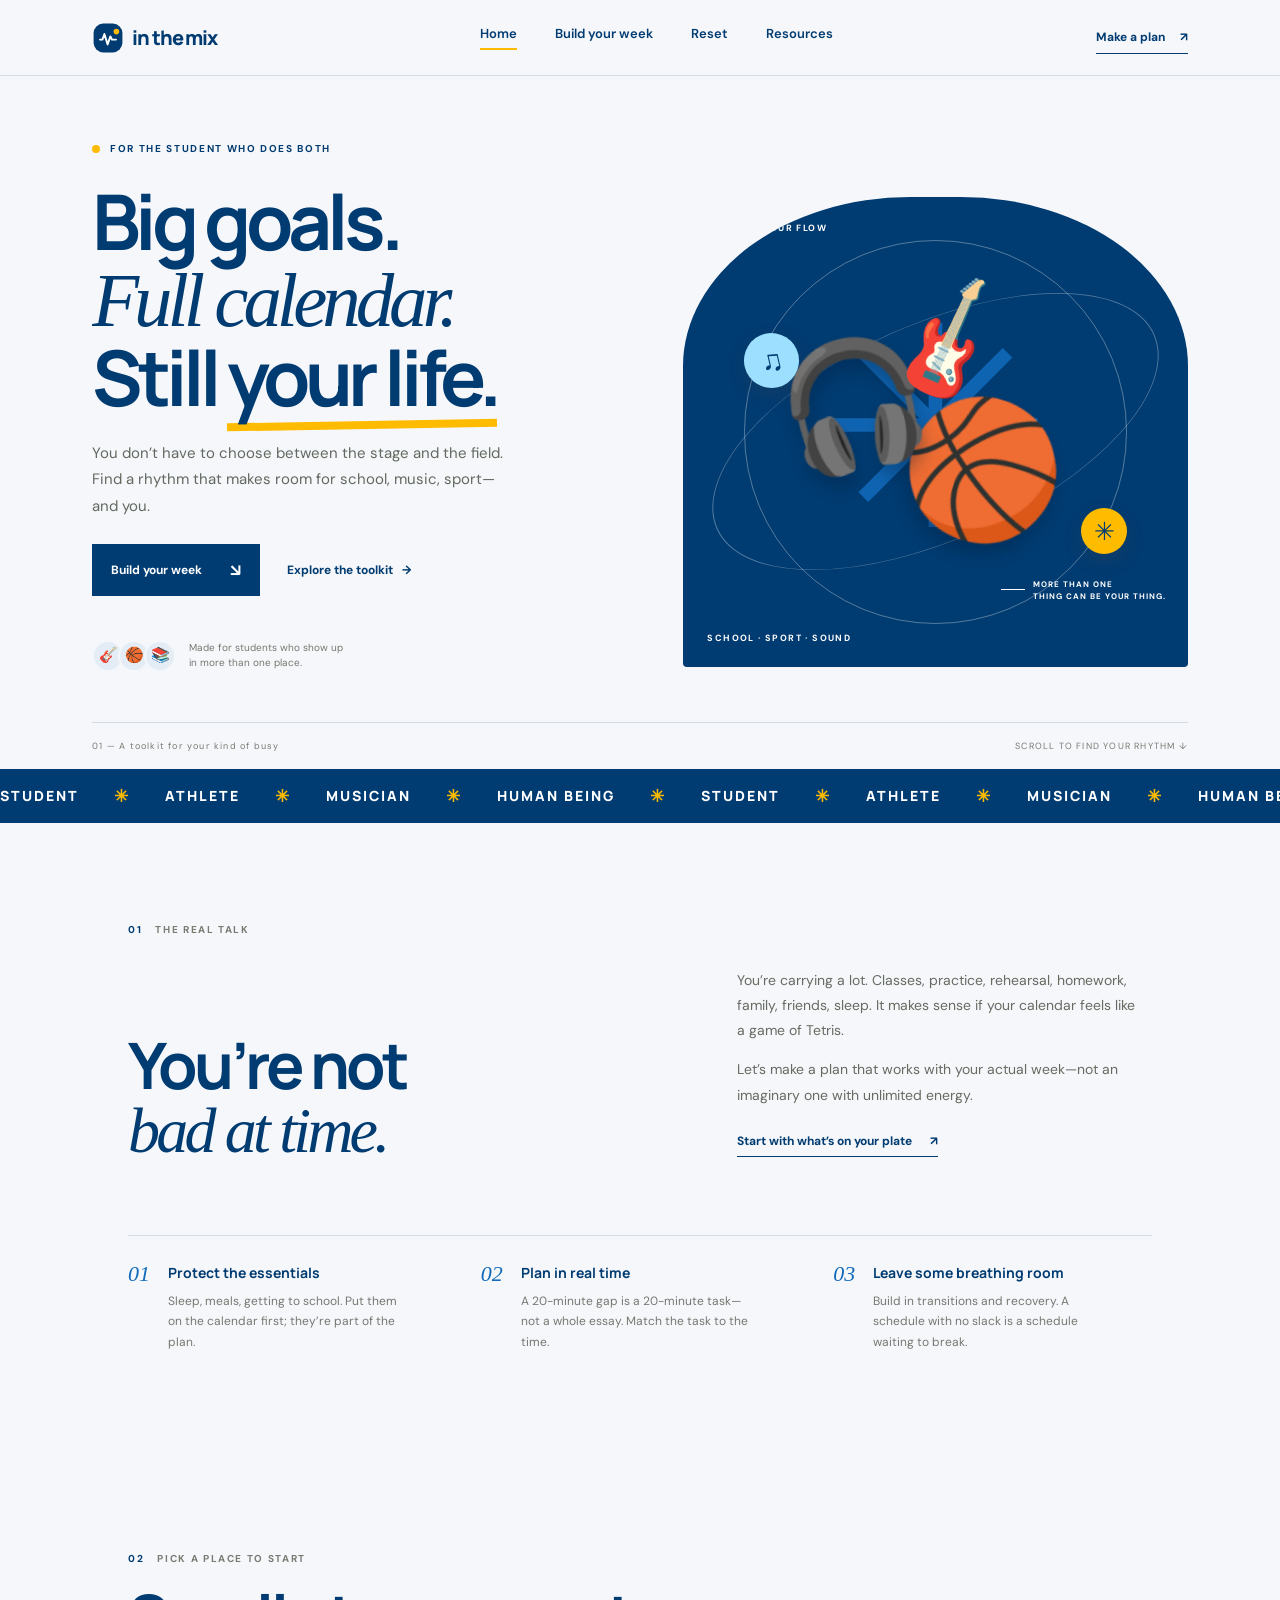
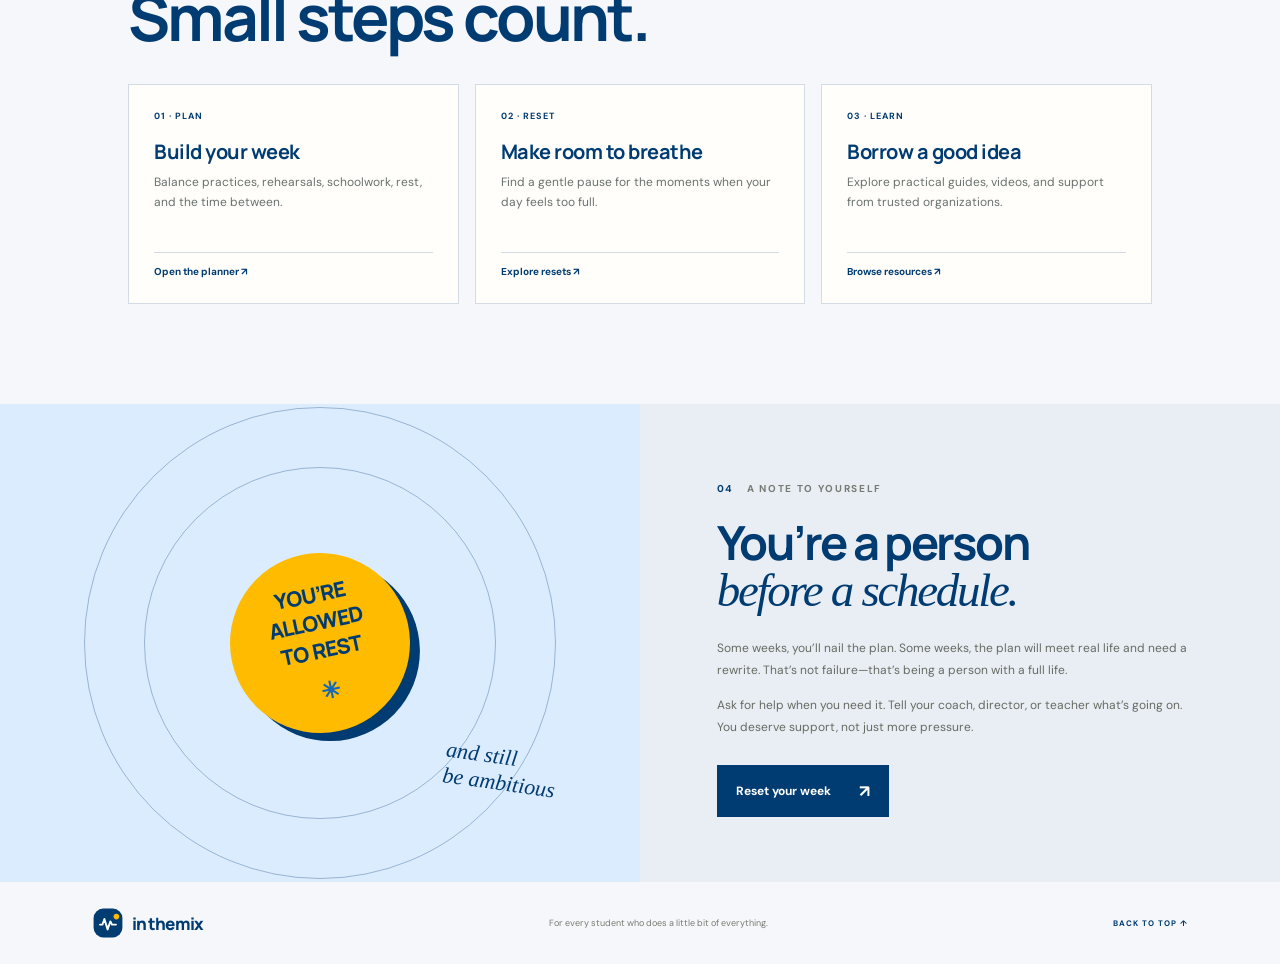
==== commit c6d826eb: "Split In the Mix into focused pages" ====
--- a/index.html
+++ b/index.html
@@ -1,111 +1,201 @@
 <!doctype html>
 <html lang="en">
 <head>
-  <meta charset="utf-8">
-  <meta name="viewport" content="width=device-width, initial-scale=1">
-  <meta name="theme-color" content="#f7f5ef">
-  <meta name="description" content="A practical toolkit for students balancing music, sports, school, and everything in between.">
-  <title>In the Mix — Make room for every part of you</title>
-  <link rel="preconnect" href="https://fonts.googleapis.com">
-  <link rel="preconnect" href="https://fonts.gstatic.com" crossorigin>
-  <link href="https://fonts.googleapis.com/css2?family=DM+Sans:wght@400;500;600;700&family=Manrope:wght@400;500;600;700;800&display=swap" rel="stylesheet">
-  <link rel="stylesheet" href="styles.css">
+<meta charset="utf-8">
+<meta name="viewport" content="width=device-width, initial-scale=1">
+<meta name="theme-color" content="#003b71">
+<meta name="description" content="A welcoming toolkit for students balancing music, sports, school, and everything in between.">
+<title>Make room for every part of you | In the Mix</title>
+<link rel="preconnect" href="https://fonts.googleapis.com">
+<link rel="preconnect" href="https://fonts.gstatic.com" crossorigin>
+<link href="https://fonts.googleapis.com/css2?family=DM+Sans:wght@400;500;600;700&family=Manrope:wght@400;500;600;700;800&display=swap" rel="stylesheet">
+<link rel="stylesheet" href="styles.css">
 </head>
-<body>
-  <header class="topbar">
-    <a class="brand" href="#home" aria-label="In the Mix home"><svg class="brand-mark" viewBox="0 0 40 40" aria-hidden="true"><rect x="2" y="2" width="36" height="36" rx="12" fill="currentColor"/><path d="M10 22h3l2.5-7 4 13 3.5-10 2 4h5" fill="none" stroke="#fff" stroke-width="2.4" stroke-linecap="round" stroke-linejoin="round"/><circle cx="30.5" cy="12" r="3.5" fill="#ffbb00"/></svg> in the mix</a>
-    <nav aria-label="Main navigation"><a href="#toolkit">Toolkit</a><a href="#reset">Reset</a><a href="#resources">Resources</a><a href="#stories">Real life</a></nav>
-    <a class="nav-cta" href="#planner">Make a plan <span>↗</span></a>
-  </header>
-
-  <main>
-    <section class="hero" id="home">
-      <div class="hero-copy">
-        <div class="eyebrow"><span class="eyebrow-dot"></span> FOR THE STUDENT WHO DOES BOTH</div>
-        <h1>Big goals.<br><em>Full calendar.</em><br>Still <span class="underlined">your life.</span></h1>
-        <p class="hero-intro">You don’t have to choose between the stage and the field. Find a rhythm that makes room for school, music, sport—and you.</p>
-        <div class="hero-actions"><a class="button button-dark" href="#planner">Build your week <span>↘</span></a><a class="text-link" href="#toolkit">Explore the toolkit <span>→</span></a></div>
-        <div class="hero-note"><div class="avatar-stack"><span>🎸</span><span>🏀</span><span>📚</span></div><span>Made for students who show up<br>in more than one place.</span></div>
-      </div>
-      <div class="hero-art" aria-label="Illustration of music and sports gear">
-        <div class="art-orbit orbit-one"></div><div class="art-orbit orbit-two"></div>
-        <div class="art-label label-top"><span>01 / FIND YOUR FLOW</span><span>✳</span></div>
-        <div class="art-sticker sticker-note">♫</div><div class="art-sticker sticker-sun">✳</div>
-        <div class="art-center"><div class="sunburst">✳</div><div class="hero-ball">🏀</div><div class="hero-headphones">🎧</div><div class="hero-guitar">🎸</div></div>
-        <div class="art-caption"><span class="caption-line"></span><span>MORE THAN ONE<br>THING CAN BE YOUR THING.</span></div>
-        <div class="art-label label-bottom">SCHOOL · SPORT · SOUND</div>
-      </div>
-      <div class="hero-bottom"><span>01 — A toolkit for your kind of busy</span><span>SCROLL TO FIND YOUR RHYTHM ↓</span></div>
-    </section>
-
-    <section class="ticker" aria-label="Your many roles"><div class="ticker-track"><span>STUDENT</span><b>✳</b><span>ATHLETE</span><b>✳</b><span>MUSICIAN</span><b>✳</b><span>HUMAN BEING</span><b>✳</b><span>STUDENT</span><b>✳</b><span>ATHLETE</span><b>✳</b><span>MUSICIAN</span><b>✳</b><span>HUMAN BEING</span><b>✳</b></div></section>
-
-    <section class="intro section-pad" id="toolkit">
-      <div class="section-kicker"><span>01</span> THE REAL TALK</div>
-      <div class="intro-grid"><h2>You’re not<br><em>bad at time.</em></h2><div class="intro-body"><p>You’re carrying a lot. Classes, practice, rehearsal, homework, family, friends, sleep. It makes sense if your calendar feels like a game of Tetris.</p><p>Let’s make a plan that works with your actual week—not an imaginary one with unlimited energy.</p><a href="#planner" class="arrow-link">Start with what’s on your plate <span>↗</span></a></div></div>
-      <div class="principle-row"><article><span class="principle-num">01</span><div><h3>Protect the essentials</h3><p>Sleep, meals, getting to school. Put them on the calendar first; they’re part of the plan.</p></div></article><article><span class="principle-num">02</span><div><h3>Plan in real time</h3><p>A 20-minute gap is a 20-minute task—not a whole essay. Match the task to the time.</p></div></article><article><span class="principle-num">03</span><div><h3>Leave some breathing room</h3><p>Build in transitions and recovery. A schedule with no slack is a schedule waiting to break.</p></div></article></div>
-    </section>
-
-    <section class="planner-section" id="planner">
-      <div class="planner-heading"><div><div class="section-kicker light-kicker"><span>02</span> YOUR WEEK, YOUR WAY</div><h2>Make a week<br>that <em>fits.</em></h2></div><p>Lay in your fixed commitments, estimate the time each task needs, and use the balance check to spot where your week may be getting tight.</p></div>
-      <div class="planner-card">
-        <div class="planner-top"><div><span class="step-label">A PLAN WITH ROOM TO BREATHE</span><h3>Build your weekly rhythm</h3></div><span class="week-badge">✳ &nbsp; YOUR WEEKLY MAP</span></div>
-        <div class="planner-form">
-          <label class="field"><span>THING TO DO</span><input id="taskInput" type="text" placeholder="e.g. Chemistry review, piano scales…" maxlength="70"></label>
-          <label class="field field-category"><span>IT’S FOR</span><select id="categoryInput"><option value="school">📚 School</option><option value="music">🎵 Music</option><option value="sport">🏃 Sport</option><option value="life">🌿 Life / rest</option></select></label>
-          <label class="field field-duration"><span>HOW LONG</span><select id="durationInput"><option value="0.25">15 min</option><option value="0.5">30 min</option><option value="0.75">45 min</option><option value="1" selected>1 hour</option><option value="1.5">1.5 hours</option><option value="2">2 hours</option></select></label>
-          <label class="field field-day"><span>WHEN</span><select id="dayInput"><option>Monday</option><option>Tuesday</option><option>Wednesday</option><option>Thursday</option><option>Friday</option><option>Saturday</option><option>Sunday</option></select></label>
-          <label class="field field-flex"><span>THIS ONE IS</span><select id="flexInput"><option value="fixed">Fixed</option><option value="flexible" selected>Flexible</option></select></label>
-          <button class="add-button" id="addTask" type="button" aria-label="Add task">+</button>
-        </div>
-        <div class="planner-hint"><span>↳</span> Add practices, classes, and rehearsals as fixed anchors. Mark movable tasks flexible so the balance helper can make room for them.</div>
-        <section class="week-check" aria-labelledby="weekCheckTitle">
-          <div class="week-check-head"><div><span class="step-label">YOUR WEEK AT A GLANCE</span><h4 id="weekCheckTitle">The balance check</h4></div><div class="week-actions"><button id="addReset" type="button" class="planner-tool">+ Add a 15-minute reset</button><button id="rebalancePlan" type="button" class="planner-tool planner-tool-strong">↔ Make more room</button></div></div>
-          <div class="balance-stats"><div class="balance-stat"><span>PLANNED TIME</span><strong id="plannedHours">0 hrs</strong></div><div class="balance-stat"><span>BUSIEST DAY</span><strong id="busyDay">—</strong></div><div class="balance-stat"><span>REST MOMENTS</span><strong id="restCount">0</strong></div></div>
-          <div class="load-track" role="img" aria-label="Weekly planned time"><span id="loadFill"></span></div>
-          <p id="balanceMessage" class="balance-message" aria-live="polite">Add a few anchors to see how your week is shaping up.</p>
-        </section>
-        <div class="week-grid" id="weekGrid" aria-live="polite"></div>
-        <div class="planner-footer"><span id="taskCount">YOUR PLAN, YOUR CALL.</span><button id="clearPlan" type="button" class="clear-button">Clear plan ↗</button></div>
-      </div>
-      <div class="planner-bottom"><span>GOOD PLANS BEND. THEY DON’T BREAK.</span><span>Take a breath. You’re doing a lot. ✳</span></div>
-    </section>
-
-    <section class="reset-section section-pad" id="reset">
-      <div class="reset-heading"><div><div class="section-kicker"><span>03</span> PAUSE & RESET</div><h2>Make a little<br><em>room to breathe.</em></h2></div><p>You don’t have to earn a break. Try one small reset between the things on your calendar, or whenever your brain feels too full.</p></div>
-      <div class="reset-grid">
-        <article class="breath-card">
-          <div class="breath-card-top"><span class="step-label">A ONE-MINUTE PAUSE</span><span class="breath-spark">✳</span></div>
-          <div class="breath-visual" id="breathVisual"><div class="breath-ring"></div><span id="breathCue">Ready?</span></div>
-          <p class="breath-copy" id="breathCopy">Let your breathing stay comfortable and easy. Follow along only if it feels good.</p>
-          <button class="breath-button" id="breathButton" type="button">Start a gentle reset <span>↗</span></button>
-          <p class="breath-footnote">If focusing on your breath feels uncomfortable, stop and try one of the other resets.</p>
-        </article>
-        <div class="reset-strategies">
-          <article class="reset-tip"><span class="tip-icon">⟲</span><div><span class="tip-label">BETWEEN ACTIVITIES · 30 SECONDS</span><h3>Drop your shoulders</h3><p>Unclench your jaw. Let your shoulders fall. Shake out your hands, roll your neck gently, and take a sip of water before you switch gears.</p></div></article>
-          <article class="reset-tip"><span class="tip-icon">◎</span><div><span class="tip-label">WHEN YOUR MIND IS RACING</span><h3>Come back to right now</h3><p>Name 5 things you see, 4 things you feel, 3 things you hear, 2 things you smell, and 1 thing you taste. Take your time; you can stop whenever you want.</p></div></article>
-          <article class="reset-tip"><span class="tip-icon">☼</span><div><span class="tip-label">AFTER THE LAST THING</span><h3>Make a small landing ritual</h3><p>Change clothes, put your instrument away, or listen to one song you love. A tiny end-of-day cue can help you shift out of go-mode.</p></div></article>
-          <article class="reset-tip"><span class="tip-icon">↗</span><div><span class="tip-label">WHEN IT FEELS LIKE TOO MUCH</span><h3>Tell someone in your corner</h3><p>Try: “I’m feeling stretched thin. Can we look at this week together?” A trusted adult, coach, teacher, or counselor can help you find support.</p></div></article>
-        </div>
-      </div>
-      <div class="reset-source">More gentle breathing guidance: <a href="https://www.nhs.uk/mental-health/self-help/guides-tools-and-activities/breathing-exercises-for-stress/" target="_blank" rel="noopener noreferrer">NHS breathing exercises for stress ↗</a></div>
-    </section>
-
-    <section class="resources section-pad" id="resources">
-      <div class="resources-head"><div><div class="section-kicker"><span>03</span> LITTLE WINS, BIG HELP</div><h2>Borrow a<br><em>good idea.</em></h2></div><p>You don’t need to figure it all out alone. Pick one tip, try it this week, and keep what works.</p></div>
-      <div class="resource-grid">
-        <article class="resource-card resource-video"><div class="resource-meta"><span>WATCH · 10 MIN</span><span class="resource-icon">▶</span></div><div class="video-thumb thumb-one"><span class="play-button">▶</span><span class="thumb-note">SMALL STEPS<br>COUNT, TOO.</span><span class="thumb-clock">10:24</span></div><div class="resource-copy"><div class="tag tag-amber">STUDY SMARTER</div><h3>How to study effectively for school</h3><p>Simple, research-backed ways to make study time count.</p><a href="https://www.youtube.com/watch?v=CPxSzxylRCI" target="_blank" rel="noopener noreferrer">Watch on YouTube <span>↗</span></a></div></article>
-        <article class="resource-card resource-video"><div class="resource-meta"><span>WATCH · 6 MIN</span><span class="resource-icon">▶</span></div><div class="video-thumb thumb-two"><span class="play-button">▶</span><span class="thumb-note">START BEFORE<br>YOU FEEL READY.</span><span class="thumb-clock">06:13</span></div><div class="resource-copy"><div class="tag tag-lilac">GET UNSTUCK</div><h3>Beat procrastination with the 2-minute rule</h3><p>Make the first step so small it’s easy to get moving.</p><a href="https://www.youtube.com/watch?v=3QWIxElEnc8" target="_blank" rel="noopener noreferrer">Watch on YouTube <span>↗</span></a></div></article>
-        <article class="resource-card resource-video"><div class="resource-meta"><span>WATCH · 5 MIN</span><span class="resource-icon">▶</span></div><div class="video-thumb thumb-three"><span class="play-button">▶</span><span class="thumb-note">REST IS PART<br>OF TRAINING.</span><span class="thumb-clock">05:05</span></div><div class="resource-copy"><div class="tag tag-green">TAKE CARE</div><h3>Why sleep matters for student athletes</h3><p>Recovery is training, too. Here’s why rest belongs in your plan.</p><a href="https://www.youtube.com/results?search_query=student+athlete+sleep+recovery+TED-Ed" target="_blank" rel="noopener noreferrer">Find a video on YouTube <span>↗</span></a></div></article>
-      </div>
-      <div class="links-strip"><div class="links-intro"><span>GOOD PLACES TO START</span><p>Useful links for the busy bits.</p></div><a href="https://learningcenter.unc.edu/tips-and-tools/time-management/" target="_blank" rel="noopener noreferrer"><span class="link-number">01</span><span><strong>UNC Learning Center</strong><small>Time management tips for students</small></span><span class="link-arrow">↗</span></a><a href="https://www.nsca.com/education/articles/kinetic-select/overtraining-in-athletes/" target="_blank" rel="noopener noreferrer"><span class="link-number">02</span><span><strong>National Strength & Conditioning Association</strong><small>Training, recovery, and avoiding burnout</small></span><span class="link-arrow">↗</span></a><a href="https://www.nhs.uk/every-mind-matters/" target="_blank" rel="noopener noreferrer"><span class="link-number">03</span><span><strong>Every Mind Matters</strong><small>Simple ways to look after your wellbeing</small></span><span class="link-arrow">↗</span></a></div>
-      <p class="resource-note">Videos and links open on their original sites. Always check with a coach, teacher, or trusted adult if your schedule feels unmanageable.</p>
-    </section>
-
-    <section class="stories" id="stories"><div class="story-art"><div class="story-stamp">YOU’RE<br>ALLOWED<br>TO REST<span>✳</span></div><div class="story-scribble">and still<br>be ambitious</div></div><div class="story-copy"><div class="section-kicker"><span>04</span> A NOTE TO YOURSELF</div><h2>You’re a person<br><em>before a schedule.</em></h2><p>Some weeks, you’ll nail the plan. Some weeks, the plan will meet real life and need a rewrite. That’s not failure—that’s being a person with a full life.</p><p>Ask for help when you need it. Tell your coach, director, or teacher what’s going on. You deserve support, not just more pressure.</p><a class="button button-dark" href="#planner">Reset your week <span>↗</span></a></div></section>
-  </main>
-
-  <footer><a class="brand footer-brand" href="#home"><svg class="brand-mark" viewBox="0 0 40 40" aria-hidden="true"><rect x="2" y="2" width="36" height="36" rx="12" fill="currentColor"/><path d="M10 22h3l2.5-7 4 13 3.5-10 2 4h5" fill="none" stroke="#fff" stroke-width="2.4" stroke-linecap="round" stroke-linejoin="round"/><circle cx="30.5" cy="12" r="3.5" fill="#ffbb00"/></svg> in the mix</a><span>For every student who does a little bit of everything.</span><a href="#home">BACK TO TOP ↑</a></footer>
-  <script src="script.js"></script>
+<body id="top">
+<header class="topbar">
+<a class="brand" href="index.html" aria-label="In the Mix home">
+<svg class="brand-mark" viewBox="0 0 40 40" aria-hidden="true">
+<rect x="2" y="2" width="36" height="36" rx="12" fill="currentColor"/>
+<path d="M10 22h3l2.5-7 4 13 3.5-10 2 4h5" fill="none" stroke="#fff" stroke-width="2.4" stroke-linecap="round" stroke-linejoin="round"/>
+<circle cx="30.5" cy="12" r="3.5" fill="#ffbb00"/>
+</svg> in the mix</a>
+<nav aria-label="Main navigation">
+<a href="index.html" aria-current="page">Home</a>
+<a href="planner.html">Build your week</a>
+<a href="reset.html">Reset</a>
+<a href="resources.html">Resources</a>
+</nav>
+<a class="nav-cta" href="planner.html">Make a plan <span>↗</span>
+</a>
+</header>
+<main>
+<section class="hero" id="home">
+<div class="hero-copy">
+<div class="eyebrow">
+<span class="eyebrow-dot">
+</span> FOR THE STUDENT WHO DOES BOTH</div>
+<h1>Big goals.<br>
+<em>Full calendar.</em>
+<br>Still <span class="underlined">your life.</span>
+</h1>
+<p class="hero-intro">You don’t have to choose between the stage and the field. Find a rhythm that makes room for school, music, sport—and you.</p>
+<div class="hero-actions">
+<a class="button button-dark" href="planner.html">Build your week <span>↘</span>
+</a>
+<a class="text-link" href="index.html#toolkit">Explore the toolkit <span>→</span>
+</a>
+</div>
+<div class="hero-note">
+<div class="avatar-stack">
+<span>🎸</span>
+<span>🏀</span>
+<span>📚</span>
+</div>
+<span>Made for students who show up<br>in more than one place.</span>
+</div>
+</div>
+<div class="hero-art" aria-label="Illustration of music and sports gear">
+<div class="art-orbit orbit-one">
+</div>
+<div class="art-orbit orbit-two">
+</div>
+<div class="art-label label-top">
+<span>01 / FIND YOUR FLOW</span>
+<span>✳</span>
+</div>
+<div class="art-sticker sticker-note">♫</div>
+<div class="art-sticker sticker-sun">✳</div>
+<div class="art-center">
+<div class="sunburst">✳</div>
+<div class="hero-ball">🏀</div>
+<div class="hero-headphones">🎧</div>
+<div class="hero-guitar">🎸</div>
+</div>
+<div class="art-caption">
+<span class="caption-line">
+</span>
+<span>MORE THAN ONE<br>THING CAN BE YOUR THING.</span>
+</div>
+<div class="art-label label-bottom">SCHOOL · SPORT · SOUND</div>
+</div>
+<div class="hero-bottom">
+<span>01 — A toolkit for your kind of busy</span>
+<span>SCROLL TO FIND YOUR RHYTHM ↓</span>
+</div>
+</section>
+<section class="ticker" aria-label="Your many roles">
+<div class="ticker-track">
+<span>STUDENT</span>
+<b>✳</b>
+<span>ATHLETE</span>
+<b>✳</b>
+<span>MUSICIAN</span>
+<b>✳</b>
+<span>HUMAN BEING</span>
+<b>✳</b>
+<span>STUDENT</span>
+<b>✳</b>
+<span>ATHLETE</span>
+<b>✳</b>
+<span>MUSICIAN</span>
+<b>✳</b>
+<span>HUMAN BEING</span>
+<b>✳</b>
+</div>
+</section>
+<section class="intro section-pad" id="toolkit">
+<div class="section-kicker">
+<span>01</span> THE REAL TALK</div>
+<div class="intro-grid">
+<h2>You’re not<br>
+<em>bad at time.</em>
+</h2>
+<div class="intro-body">
+<p>You’re carrying a lot. Classes, practice, rehearsal, homework, family, friends, sleep. It makes sense if your calendar feels like a game of Tetris.</p>
+<p>Let’s make a plan that works with your actual week—not an imaginary one with unlimited energy.</p>
+<a href="planner.html" class="arrow-link">Start with what’s on your plate <span>↗</span>
+</a>
+</div>
+</div>
+<div class="principle-row">
+<article>
+<span class="principle-num">01</span>
+<div>
+<h3>Protect the essentials</h3>
+<p>Sleep, meals, getting to school. Put them on the calendar first; they’re part of the plan.</p>
+</div>
+</article>
+<article>
+<span class="principle-num">02</span>
+<div>
+<h3>Plan in real time</h3>
+<p>A 20-minute gap is a 20-minute task—not a whole essay. Match the task to the time.</p>
+</div>
+</article>
+<article>
+<span class="principle-num">03</span>
+<div>
+<h3>Leave some breathing room</h3>
+<p>Build in transitions and recovery. A schedule with no slack is a schedule waiting to break.</p>
+</div>
+</article>
+</div>
+</section>
+<section class="page-paths section-pad">
+<div class="section-kicker">
+<span>02</span> PICK A PLACE TO START</div>
+<h2>Small steps count.</h2>
+<div class="path-grid">
+<a class="path-card" href="planner.html">
+<span>01 · PLAN</span>
+<h3>Build your week</h3>
+<p>Balance practices, rehearsals, schoolwork, rest, and the time between.</p>
+<b>Open the planner ↗</b>
+</a>
+<a class="path-card" href="reset.html">
+<span>02 · RESET</span>
+<h3>Make room to breathe</h3>
+<p>Find a gentle pause for the moments when your day feels too full.</p>
+<b>Explore resets ↗</b>
+</a>
+<a class="path-card" href="resources.html">
+<span>03 · LEARN</span>
+<h3>Borrow a good idea</h3>
+<p>Explore practical guides, videos, and support from trusted organizations.</p>
+<b>Browse resources ↗</b>
+</a>
+</div>
+</section>
+<section class="stories" id="stories">
+<div class="story-art">
+<div class="story-stamp">YOU’RE<br>ALLOWED<br>TO REST<span>✳</span>
+</div>
+<div class="story-scribble">and still<br>be ambitious</div>
+</div>
+<div class="story-copy">
+<div class="section-kicker">
+<span>04</span> A NOTE TO YOURSELF</div>
+<h2>You’re a person<br>
+<em>before a schedule.</em>
+</h2>
+<p>Some weeks, you’ll nail the plan. Some weeks, the plan will meet real life and need a rewrite. That’s not failure—that’s being a person with a full life.</p>
+<p>Ask for help when you need it. Tell your coach, director, or teacher what’s going on. You deserve support, not just more pressure.</p>
+<a class="button button-dark" href="planner.html">Reset your week <span>↗</span>
+</a>
+</div>
+</section>
+</main>
+<footer>
+<a class="brand" href="index.html" aria-label="In the Mix home">
+<svg class="brand-mark" viewBox="0 0 40 40" aria-hidden="true">
+<rect x="2" y="2" width="36" height="36" rx="12" fill="currentColor"/>
+<path d="M10 22h3l2.5-7 4 13 3.5-10 2 4h5" fill="none" stroke="#fff" stroke-width="2.4" stroke-linecap="round" stroke-linejoin="round"/>
+<circle cx="30.5" cy="12" r="3.5" fill="#ffbb00"/>
+</svg> in the mix</a>
+<span>For every student who does a little bit of everything.</span>
+<a href="#top">BACK TO TOP ↑</a>
+</footer>
+<script src="script.js">
+</script>
 </body>
-</html>
+</html>
--- a/styles.css
+++ b/styles.css
@@ -1,4 +1,4 @@
-:root{--paper:#f7f5ef;--ink:#17251f;--green:#c9e86a;--orange:#f4a36c;--lilac:#d8c5e8;--muted:#747870;--line:#d8d7ce;--display:'Manrope',sans-serif;--body:'DM Sans',sans-serif}*{box-sizing:border-box}html{scroll-behavior:smooth}body{margin:0;background:var(--paper);color:var(--ink);font-family:var(--body);-webkit-font-smoothing:antialiased}a{color:inherit;text-decoration:none}.topbar{height:76px;display:flex;align-items:center;justify-content:space-between;padding:0 7.2%;border-bottom:1px solid var(--line)}.brand{font:800 20px var(--display);letter-spacing:-1.1px;display:flex;align-items:center;gap:8px}.brand-mark{color:#ef8157;font-size:23px}.topbar nav{display:flex;gap:38px;font-size:13px;font-weight:600}.topbar nav a:hover,.text-link:hover,.arrow-link:hover{color:#d66d48}.nav-cta{font-size:12px;font-weight:700;border-bottom:1px solid var(--ink);padding:8px 0}.nav-cta span{margin-left:12px}.hero{padding:66px 7.2% 0;display:grid;grid-template-columns:1fr .94fr;column-gap:5%;align-items:center;position:relative;min-height:615px}.hero-copy{padding:0 0 50px;max-width:550px}.eyebrow,.section-kicker,.step-label{font-size:10px;letter-spacing:1.65px;font-weight:700}.eyebrow{display:flex;align-items:center;gap:10px;margin-bottom:28px}.eyebrow-dot{height:8px;width:8px;border-radius:50%;background:#ed8058}.hero h1,.intro h2,.planner-heading h2,.resources-head h2,.story-copy h2{font:700 clamp(53px,6vw,81px)/.99 var(--display);letter-spacing:-5px;margin:0}.hero h1 em,.intro h2 em,.planner-heading h2 em,.resources-head h2 em,.story-copy h2 em{font-family:Georgia,serif;font-weight:400}.underlined{position:relative}.underlined:after{content:"";height:8px;background:var(--green);position:absolute;left:0;right:0;bottom:0;z-index:-1;transform:rotate(-1deg)}.hero-intro{font-size:15px;line-height:1.75;color:#626960;max-width:420px;margin:25px 0}.hero-actions{display:flex;align-items:center;gap:27px}.button{display:inline-flex;align-items:center;gap:28px;padding:15px 19px;font-size:12px;font-weight:700}.button-dark{background:var(--ink);color:#fff}.button-dark span{font-size:17px}.text-link,.arrow-link{font-size:12px;font-weight:700}.text-link span{padding-left:6px}.hero-note{display:flex;align-items:center;gap:13px;margin-top:44px;font-size:10px;line-height:1.45;color:#747870}.avatar-stack{display:flex}.avatar-stack span{width:32px;height:32px;border-radius:50%;border:2px solid var(--paper);background:#e9e4d8;display:grid;place-items:center;font-size:15px;margin-left:-6px}.avatar-stack span:first-child{margin-left:0}.hero-art{position:relative;height:470px;overflow:hidden;background:#edb18e;border-radius:45% 45% 4px 4px / 36% 36% 4px 4px;display:grid;place-items:center}.art-orbit{position:absolute;border:1px solid rgba(23,37,31,.26);border-radius:50%;width:76%;aspect-ratio:1}.orbit-two{width:95%;transform:rotate(-24deg) scaleY(.45)}.art-center{width:100%;height:100%;display:grid;place-items:center;position:relative}.sunburst{position:absolute;font-size:280px;color:#f4c878;line-height:1;opacity:.9;animation:rotate 50s linear infinite}.hero-ball{position:absolute;font-size:132px;transform:translate(48px,38px) rotate(17deg);filter:drop-shadow(0 12px 8px #a35d3c30)}.hero-headphones{position:absolute;font-size:122px;transform:translate(-82px,-27px) rotate(-13deg);filter:drop-shadow(0 12px 8px #a35d3c30)}.hero-guitar{position:absolute;font-size:95px;transform:translate(15px,-90px) rotate(-19deg)}.art-label{position:absolute;left:24px;right:24px;display:flex;justify-content:space-between;font-size:9px;font-weight:700;letter-spacing:1.4px}.label-top{top:25px}.label-bottom{bottom:23px}.art-sticker{position:absolute;z-index:2;display:grid;place-items:center;border-radius:50%;box-shadow:0 7px 20px #7d503124}.sticker-note{background:#d9c5eb;width:55px;height:55px;left:12%;top:29%;font-size:30px;transform:rotate(-13deg)}.sticker-sun{background:var(--green);width:46px;height:46px;right:12%;bottom:24%;font-size:25px}.art-caption{position:absolute;right:22px;bottom:65px;display:flex;align-items:center;gap:8px;font-size:8px;letter-spacing:1px;line-height:1.5;font-weight:700}.caption-line{width:24px;height:1px;background:var(--ink)}.hero-bottom{grid-column:1/-1;display:flex;justify-content:space-between;border-top:1px solid var(--line);padding:17px 0;font-size:9px;letter-spacing:1.2px;color:#777b72}.ticker{overflow:hidden;background:var(--green);height:54px;display:flex;align-items:center}.ticker-track{display:flex;align-items:center;justify-content:space-around;gap:35px;min-width:100%;white-space:nowrap;font:800 14px var(--display);letter-spacing:2px}.ticker-track b{font-size:17px;color:#e07650}.section-pad{padding:100px 10%}.section-kicker{display:flex;gap:13px;align-items:center;color:#777b72}.section-kicker span{color:#e47850}.intro-grid{display:grid;grid-template-columns:1.1fr .9fr;gap:10%;align-items:end;margin-top:32px}.intro h2,.resources-head h2,.story-copy h2{font-size:64px;letter-spacing:-3.8px}.intro-body{padding-bottom:6px;max-width:400px}.intro-body p,.story-copy p{font-size:14px;color:#666b62;line-height:1.8;margin:0 0 14px}.arrow-link{display:inline-block;margin-top:11px;border-bottom:1px solid var(--ink);padding-bottom:7px}.arrow-link span{padding-left:15px}.principle-row{display:grid;grid-template-columns:repeat(3,1fr);gap:34px;margin-top:72px;padding-top:25px;border-top:1px solid var(--line)}.principle-row article{display:flex;gap:18px}.principle-num{font:italic 22px Georgia;color:#e07b55}.principle-row h3{font:700 14px var(--display);margin:2px 0 9px}.principle-row p{font-size:12px;line-height:1.7;color:#747870;margin:0;max-width:235px}.planner-section{background:#1b2b24;color:#f6f4ec;padding:89px 10% 28px}.planner-heading{display:flex;justify-content:space-between;align-items:end;margin-bottom:38px}.light-kicker{color:#a9b0a7}.planner-heading h2{font-size:58px;letter-spacing:-3px;margin-top:22px}.planner-heading p{width:320px;font-size:12px;line-height:1.8;color:#bbc0b8;padding-bottom:5px}.planner-card{background:#f8f6f0;color:var(--ink);padding:30px 34px 19px}.planner-top{display:flex;justify-content:space-between;align-items:start}.step-label{color:#85877e;font-size:9px}.planner-top h3{font:700 23px var(--display);letter-spacing:-.8px;margin:8px 0 24px}.week-badge{border:1px solid var(--line);border-radius:20px;padding:8px 12px;font-size:8px;letter-spacing:1px;font-weight:700;color:#777b72}.planner-form{display:grid;grid-template-columns:1fr 170px 150px 43px;gap:10px;align-items:end}.field{display:flex;flex-direction:column;gap:8px}.field>span{font-size:8px;font-weight:700;letter-spacing:1.2px;color:#878980}.field input,.field select{font:12px var(--body);height:43px;border:1px solid #deddd4;background:#fff;padding:0 12px;color:var(--ink);border-radius:0;outline-color:#9bbc55}.field input::placeholder{color:#a3a49b}.add-button{height:43px;border:0;background:var(--green);font:24px var(--body);cursor:pointer;color:var(--ink)}.add-button:hover{background:#b8d554}.planner-hint{font-size:10px;color:#777b72;margin:16px 0 20px;line-height:1.6}.planner-hint span{color:#e17c55;font-weight:700;padding-right:5px}.week-grid{display:grid;grid-template-columns:repeat(7,1fr);gap:8px}.day-column{background:#eeede6;min-height:104px;padding:11px 9px}.day-name{font-size:8px;letter-spacing:1px;font-weight:700;color:#80837a;padding-bottom:9px;border-bottom:1px solid #d9d8d0}.empty-day{font-size:9px;color:#a3a49b;padding-top:12px}.task-chip{position:relative;margin-top:8px;padding:7px 17px 7px 7px;font-size:9px;line-height:1.35;overflow-wrap:anywhere}.task-chip.school{background:#e5dfef}.task-chip.music{background:#f6ddc7}.task-chip.sport{background:#d9e8bb}.task-chip.life{background:#d9e7e3}.remove-task{position:absolute;right:4px;top:4px;border:0;background:transparent;cursor:pointer;color:#75786f;font-size:12px;padding:0 2px}.planner-footer{display:flex;justify-content:space-between;align-items:center;padding-top:17px;font-size:8px;letter-spacing:1.3px;color:#8b8d84}.clear-button{border:0;background:none;font:10px var(--body);color:#75786f;cursor:pointer}.planner-bottom{display:flex;justify-content:space-between;padding-top:25px;font-size:9px;letter-spacing:1px;color:#a4aca2}.resources-head{display:flex;justify-content:space-between;align-items:end;margin-bottom:39px}.resources-head>p{max-width:300px;font-size:13px;line-height:1.8;color:#696e65;margin:0 0 7px}.resources-head h2{margin-top:24px}.resource-grid{display:grid;grid-template-columns:repeat(3,1fr);gap:19px}.resource-card{background:#fff;padding:12px 12px 0}.resource-meta{display:flex;justify-content:space-between;align-items:center;font-size:8px;letter-spacing:1px;font-weight:700;color:#7d8178;padding:0 3px 10px}.resource-icon{font-size:10px;color:#e17c55}.video-thumb{height:155px;display:flex;align-items:center;justify-content:center;position:relative;overflow:hidden}.thumb-one{background:#cce17d}.thumb-two{background:#e8b08d}.thumb-three{background:#c7d7cf}.video-thumb:before,.video-thumb:after{content:"";position:absolute;border:1px solid #17251f50;border-radius:50%;width:165px;height:165px}.video-thumb:after{width:215px;height:215px}.thumb-one:before{transform:rotate(24deg) scaleY(.48)}.thumb-two:before{transform:rotate(-38deg) scaleY(.48)}.thumb-three:before{transform:rotate(55deg) scaleY(.48)}.play-button{position:absolute;z-index:2;width:39px;height:39px;border-radius:50%;background:#f8f6f0;display:grid;place-items:center;font-size:12px;padding-left:3px}.thumb-note{position:absolute;left:14px;bottom:13px;font:800 10px/1.2 var(--display);letter-spacing:.7px}.thumb-clock{position:absolute;right:10px;top:10px;background:#17251f;color:#fff;padding:4px 6px;font-size:8px}.resource-copy{padding:14px 5px 16px}.tag{display:inline-block;padding:5px 7px;font-size:7px;letter-spacing:1px;font-weight:700}.tag-amber{background:#f8e0bd}.tag-lilac{background:#e8def2}.tag-green{background:#dfebc6}.resource-copy h3{font:700 15px/1.3 var(--display);letter-spacing:-.3px;margin:12px 0 7px;min-height:39px}.resource-copy p{font-size:10px;color:#797d75;line-height:1.6;margin:0 0 14px;min-height:32px}.resource-copy>a{display:block;border-top:1px solid #e9e8e1;padding-top:11px;font-size:9px;font-weight:700}.resource-copy>a span{float:right;font-size:13px}.links-strip{margin-top:50px;border-top:1px solid var(--line);border-bottom:1px solid var(--line);display:grid;grid-template-columns:.8fr 1fr 1.3fr 1fr;align-items:stretch}.links-intro{padding:18px 15px 15px 0}.links-intro>span{font-size:8px;letter-spacing:1.3px;font-weight:700;color:#82867d}.links-intro p{font:700 13px var(--display);margin:8px 0}.links-strip>a{display:flex;align-items:center;gap:11px;border-left:1px solid var(--line);padding:16px 12px}.link-number{font:italic 15px Georgia;color:#e17c55}.links-strip strong,.links-strip small{display:block}.links-strip strong{font-size:9px;line-height:1.4}.links-strip small{font-size:8px;color:#777b72;margin-top:3px;line-height:1.4}.link-arrow{margin-left:auto;font-size:13px}.resource-note{font-size:9px;color:#8b8d84;margin-top:14px}.stories{display:grid;grid-template-columns:1fr 1fr;min-height:440px;background:#e9e6dc}.story-art{background:#d5c4e4;display:grid;place-items:center;position:relative;overflow:hidden;min-height:440px}.story-art:before{content:"";position:absolute;width:350px;height:350px;border-radius:50%;border:1px solid #17251f50}.story-art:after{content:"";position:absolute;width:470px;height:470px;border-radius:50%;border:1px solid #17251f35}.story-stamp{width:180px;height:180px;display:grid;place-content:center;text-align:center;line-height:1.1;background:var(--green);border-radius:50%;font:800 21px var(--display);letter-spacing:-.5px;transform:rotate(-12deg);z-index:1;box-shadow:8px 10px 0 #17251f}.story-stamp span{font-size:23px;margin-top:10px}.story-scribble{position:absolute;right:13%;bottom:18%;font:italic 22px Georgia;transform:rotate(8deg)}.story-copy{padding:78px 12% 65px}.story-copy h2{font-size:47px;letter-spacing:-2.3px;margin:24px 0}.story-copy p{font-size:12px}.story-copy .button{margin-top:13px}footer{padding:25px 7.2%;display:flex;align-items:center;justify-content:space-between;font-size:9px;color:#777b72}footer .brand{color:var(--ink);font-size:17px}footer>a:last-child{font-size:8px;letter-spacing:1px;font-weight:700;color:var(--ink)}@keyframes rotate{to{transform:rotate(360deg)}}
+:root{--paper:#f7f5ef;--ink:#102b45;--green:#ffbb00;--orange:#c9dbee;--lilac:#d9e5f1;--muted:#747870;--line:#d8d7ce;--display:'Manrope',sans-serif;--body:'DM Sans',sans-serif}*{box-sizing:border-box}html{scroll-behavior:smooth}body{margin:0;background:var(--paper);color:var(--ink);font-family:var(--body);-webkit-font-smoothing:antialiased}a{color:inherit;text-decoration:none}.topbar{height:76px;display:flex;align-items:center;justify-content:space-between;padding:0 7.2%;border-bottom:1px solid var(--line)}.brand{font:800 20px var(--display);letter-spacing:-1.1px;display:flex;align-items:center;gap:8px}.brand-mark{color:#003b71;font-size:23px}.topbar nav{display:flex;gap:38px;font-size:13px;font-weight:600}.topbar nav a:hover,.text-link:hover,.arrow-link:hover{color:#003b71}.nav-cta{font-size:12px;font-weight:700;border-bottom:1px solid var(--ink);padding:8px 0}.nav-cta span{margin-left:12px}.hero{padding:66px 7.2% 0;display:grid;grid-template-columns:1fr .94fr;column-gap:5%;align-items:center;position:relative;min-height:615px}.hero-copy{padding:0 0 50px;max-width:550px}.eyebrow,.section-kicker,.step-label{font-size:10px;letter-spacing:1.65px;font-weight:700}.eyebrow{display:flex;align-items:center;gap:10px;margin-bottom:28px}.eyebrow-dot{height:8px;width:8px;border-radius:50%;background:#ffbb00}.hero h1,.intro h2,.planner-heading h2,.resources-head h2,.story-copy h2{font:700 clamp(53px,6vw,81px)/.99 var(--display);letter-spacing:-5px;margin:0}.hero h1 em,.intro h2 em,.planner-heading h2 em,.resources-head h2 em,.story-copy h2 em{font-family:Georgia,serif;font-weight:400}.underlined{position:relative}.underlined:after{content:"";height:8px;background:var(--green);position:absolute;left:0;right:0;bottom:0;z-index:-1;transform:rotate(-1deg)}.hero-intro{font-size:15px;line-height:1.75;color:#626960;max-width:420px;margin:25px 0}.hero-actions{display:flex;align-items:center;gap:27px}.button{display:inline-flex;align-items:center;gap:28px;padding:15px 19px;font-size:12px;font-weight:700}.button-dark{background:var(--ink);color:#fff}.button-dark span{font-size:17px}.text-link,.arrow-link{font-size:12px;font-weight:700}.text-link span{padding-left:6px}.hero-note{display:flex;align-items:center;gap:13px;margin-top:44px;font-size:10px;line-height:1.45;color:#747870}.avatar-stack{display:flex}.avatar-stack span{width:32px;height:32px;border-radius:50%;border:2px solid var(--paper);background:#e4edf5;display:grid;place-items:center;font-size:15px;margin-left:-6px}.avatar-stack span:first-child{margin-left:0}.hero-art{position:relative;height:470px;overflow:hidden;background:#c9dbee;border-radius:45% 45% 4px 4px / 36% 36% 4px 4px;display:grid;place-items:center}.art-orbit{position:absolute;border:1px solid rgba(23,37,31,.26);border-radius:50%;width:76%;aspect-ratio:1}.orbit-two{width:95%;transform:rotate(-24deg) scaleY(.45)}.art-center{width:100%;height:100%;display:grid;place-items:center;position:relative}.sunburst{position:absolute;font-size:280px;color:#ffbb00;line-height:1;opacity:.9;animation:rotate 50s linear infinite}.hero-ball{position:absolute;font-size:132px;transform:translate(48px,38px) rotate(17deg);filter:drop-shadow(0 12px 8px #a35d3c30)}.hero-headphones{position:absolute;font-size:122px;transform:translate(-82px,-27px) rotate(-13deg);filter:drop-shadow(0 12px 8px #a35d3c30)}.hero-guitar{position:absolute;font-size:95px;transform:translate(15px,-90px) rotate(-19deg)}.art-label{position:absolute;left:24px;right:24px;display:flex;justify-content:space-between;font-size:9px;font-weight:700;letter-spacing:1.4px}.label-top{top:25px}.label-bottom{bottom:23px}.art-sticker{position:absolute;z-index:2;display:grid;place-items:center;border-radius:50%;box-shadow:0 7px 20px #7d503124}.sticker-note{background:#ffbb00;width:55px;height:55px;left:12%;top:29%;font-size:30px;transform:rotate(-13deg)}.sticker-sun{background:var(--green);width:46px;height:46px;right:12%;bottom:24%;font-size:25px}.art-caption{position:absolute;right:22px;bottom:65px;display:flex;align-items:center;gap:8px;font-size:8px;letter-spacing:1px;line-height:1.5;font-weight:700}.caption-line{width:24px;height:1px;background:var(--ink)}.hero-bottom{grid-column:1/-1;display:flex;justify-content:space-between;border-top:1px solid var(--line);padding:17px 0;font-size:9px;letter-spacing:1.2px;color:#777b72}.ticker{overflow:hidden;background:var(--green);height:54px;display:flex;align-items:center}.ticker-track{display:flex;align-items:center;justify-content:space-around;gap:35px;min-width:100%;white-space:nowrap;font:800 14px var(--display);letter-spacing:2px}.ticker-track b{font-size:17px;color:#ffbb00}.section-pad{padding:100px 10%}.section-kicker{display:flex;gap:13px;align-items:center;color:#777b72}.section-kicker span{color:#003b71}.intro-grid{display:grid;grid-template-columns:1.1fr .9fr;gap:10%;align-items:end;margin-top:32px}.intro h2,.resources-head h2,.story-copy h2{font-size:64px;letter-spacing:-3.8px}.intro-body{padding-bottom:6px;max-width:400px}.intro-body p,.story-copy p{font-size:14px;color:#666b62;line-height:1.8;margin:0 0 14px}.arrow-link{display:inline-block;margin-top:11px;border-bottom:1px solid var(--ink);padding-bottom:7px}.arrow-link span{padding-left:15px}.principle-row{display:grid;grid-template-columns:repeat(3,1fr);gap:34px;margin-top:72px;padding-top:25px;border-top:1px solid var(--line)}.principle-row article{display:flex;gap:18px}.principle-num{font:italic 22px Georgia;color:#ffbb00}.principle-row h3{font:700 14px var(--display);margin:2px 0 9px}.principle-row p{font-size:12px;line-height:1.7;color:#747870;margin:0;max-width:235px}.planner-section{background:#003b71;color:#f6f4ec;padding:89px 10% 28px}.planner-heading{display:flex;justify-content:space-between;align-items:end;margin-bottom:38px}.light-kicker{color:#a9b0a7}.planner-heading h2{font-size:58px;letter-spacing:-3px;margin-top:22px}.planner-heading p{width:320px;font-size:12px;line-height:1.8;color:#bbc0b8;padding-bottom:5px}.planner-card{background:#f8f6f0;color:var(--ink);padding:30px 34px 19px}.planner-top{display:flex;justify-content:space-between;align-items:start}.step-label{color:#85877e;font-size:9px}.planner-top h3{font:700 23px var(--display);letter-spacing:-.8px;margin:8px 0 24px}.week-badge{border:1px solid var(--line);border-radius:20px;padding:8px 12px;font-size:8px;letter-spacing:1px;font-weight:700;color:#777b72}.planner-form{display:grid;grid-template-columns:1fr 170px 150px 43px;gap:10px;align-items:end}.field{display:flex;flex-direction:column;gap:8px}.field>span{font-size:8px;font-weight:700;letter-spacing:1.2px;color:#878980}.field input,.field select{font:12px var(--body);height:43px;border:1px solid #deddd4;background:#fff;padding:0 12px;color:var(--ink);border-radius:0;outline-color:#e6a900}.field input::placeholder{color:#a3a49b}.add-button{height:43px;border:0;background:var(--green);font:24px var(--body);cursor:pointer;color:var(--ink)}.add-button:hover{background:#e6a900}.planner-hint{font-size:10px;color:#777b72;margin:16px 0 20px;line-height:1.6}.planner-hint span{color:#ffbb00;font-weight:700;padding-right:5px}.week-grid{display:grid;grid-template-columns:repeat(7,1fr);gap:8px}.day-column{background:#eeede6;min-height:104px;padding:11px 9px}.day-name{font-size:8px;letter-spacing:1px;font-weight:700;color:#80837a;padding-bottom:9px;border-bottom:1px solid #d9d8d0}.empty-day{font-size:9px;color:#a3a49b;padding-top:12px}.task-chip{position:relative;margin-top:8px;padding:7px 17px 7px 7px;font-size:9px;line-height:1.35;overflow-wrap:anywhere}.task-chip.school{background:#e8eef4}.task-chip.music{background:#ffedbd}.task-chip.sport{background:#ffedbd}.task-chip.life{background:#d9e7e3}.remove-task{position:absolute;right:4px;top:4px;border:0;background:transparent;cursor:pointer;color:#75786f;font-size:12px;padding:0 2px}.planner-footer{display:flex;justify-content:space-between;align-items:center;padding-top:17px;font-size:8px;letter-spacing:1.3px;color:#8b8d84}.clear-button{border:0;background:none;font:10px var(--body);color:#75786f;cursor:pointer}.planner-bottom{display:flex;justify-content:space-between;padding-top:25px;font-size:9px;letter-spacing:1px;color:#a4aca2}.resources-head{display:flex;justify-content:space-between;align-items:end;margin-bottom:39px}.resources-head>p{max-width:300px;font-size:13px;line-height:1.8;color:#696e65;margin:0 0 7px}.resources-head h2{margin-top:24px}.resource-grid{display:grid;grid-template-columns:repeat(3,1fr);gap:19px}.resource-card{background:#fff;padding:12px 12px 0}.resource-meta{display:flex;justify-content:space-between;align-items:center;font-size:8px;letter-spacing:1px;font-weight:700;color:#7d8178;padding:0 3px 10px}.resource-icon{font-size:10px;color:#ffbb00}.video-thumb{height:155px;display:flex;align-items:center;justify-content:center;position:relative;overflow:hidden}.thumb-one{background:#ffedbd}.thumb-two{background:#ffbb00}.thumb-three{background:#d3dce5}.video-thumb:before,.video-thumb:after{content:"";position:absolute;border:1px solid #102b4550;border-radius:50%;width:165px;height:165px}.video-thumb:after{width:215px;height:215px}.thumb-one:before{transform:rotate(24deg) scaleY(.48)}.thumb-two:before{transform:rotate(-38deg) scaleY(.48)}.thumb-three:before{transform:rotate(55deg) scaleY(.48)}.play-button{position:absolute;z-index:2;width:39px;height:39px;border-radius:50%;background:#f8f6f0;display:grid;place-items:center;font-size:12px;padding-left:3px}.thumb-note{position:absolute;left:14px;bottom:13px;font:800 10px/1.2 var(--display);letter-spacing:.7px}.thumb-clock{position:absolute;right:10px;top:10px;background:#102b45;color:#fff;padding:4px 6px;font-size:8px}.resource-copy{padding:14px 5px 16px}.tag{display:inline-block;padding:5px 7px;font-size:7px;letter-spacing:1px;font-weight:700}.tag-amber{background:#ffedbd}.tag-lilac{background:#e8eef4}.tag-green{background:#ffedbd}.resource-copy h3{font:700 15px/1.3 var(--display);letter-spacing:-.3px;margin:12px 0 7px;min-height:39px}.resource-copy p{font-size:10px;color:#797d75;line-height:1.6;margin:0 0 14px;min-height:32px}.resource-copy>a{display:block;border-top:1px solid #e9e8e1;padding-top:11px;font-size:9px;font-weight:700}.resource-copy>a span{float:right;font-size:13px}.links-strip{margin-top:50px;border-top:1px solid var(--line);border-bottom:1px solid var(--line);display:grid;grid-template-columns:.8fr 1fr 1.3fr 1fr;align-items:stretch}.links-intro{padding:18px 15px 15px 0}.links-intro>span{font-size:8px;letter-spacing:1.3px;font-weight:700;color:#82867d}.links-intro p{font:700 13px var(--display);margin:8px 0}.links-strip>a{display:flex;align-items:center;gap:11px;border-left:1px solid var(--line);padding:16px 12px}.link-number{font:italic 15px Georgia;color:#ffbb00}.links-strip strong,.links-strip small{display:block}.links-strip strong{font-size:9px;line-height:1.4}.links-strip small{font-size:8px;color:#777b72;margin-top:3px;line-height:1.4}.link-arrow{margin-left:auto;font-size:13px}.resource-note{font-size:9px;color:#8b8d84;margin-top:14px}.stories{display:grid;grid-template-columns:1fr 1fr;min-height:440px;background:#eef3f8}.story-art{background:#d3dce5;display:grid;place-items:center;position:relative;overflow:hidden;min-height:440px}.story-art:before{content:"";position:absolute;width:350px;height:350px;border-radius:50%;border:1px solid #102b4550}.story-art:after{content:"";position:absolute;width:470px;height:470px;border-radius:50%;border:1px solid #102b4535}.story-stamp{width:180px;height:180px;display:grid;place-content:center;text-align:center;line-height:1.1;background:var(--green);border-radius:50%;font:800 21px var(--display);letter-spacing:-.5px;transform:rotate(-12deg);z-index:1;box-shadow:8px 10px 0 #102b45}.story-stamp span{font-size:23px;margin-top:10px}.story-scribble{position:absolute;right:13%;bottom:18%;font:italic 22px Georgia;transform:rotate(8deg)}.story-copy{padding:78px 12% 65px}.story-copy h2{font-size:47px;letter-spacing:-2.3px;margin:24px 0}.story-copy p{font-size:12px}.story-copy .button{margin-top:13px}footer{padding:25px 7.2%;display:flex;align-items:center;justify-content:space-between;font-size:9px;color:#777b72}footer .brand{color:var(--ink);font-size:17px}footer>a:last-child{font-size:8px;letter-spacing:1px;font-weight:700;color:var(--ink)}@keyframes rotate{to{transform:rotate(360deg)}}
 @media(max-width:850px){.hero{padding-left:6%;padding-right:6%;grid-template-columns:1fr 1fr;gap:3%;min-height:560px}.hero-art{height:390px}.hero h1{font-size:62px}.hero-guitar{font-size:76px}.hero-ball{font-size:105px}.hero-headphones{font-size:100px}.section-pad,.planner-section{padding-left:7%;padding-right:7%}.links-strip{grid-template-columns:1fr 1fr}.links-strip>a:nth-of-type(odd){border-left:0}.links-intro{padding-left:10px}.links-strip>a{border-top:1px solid var(--line)}.links-strip>a:nth-of-type(2){border-left:0}.planner-form{grid-template-columns:1fr 140px 130px 43px}.resource-copy h3{font-size:13px}.video-thumb{height:130px}}
 @media(max-width:620px){.topbar{height:64px;padding:0 5%}.topbar nav{display:none}.brand{font-size:18px}.hero{display:flex;flex-direction:column;align-items:stretch;padding:48px 6% 0;gap:15px}.hero-copy{padding-bottom:18px}.hero h1{font-size:64px;letter-spacing:-4px}.hero-intro{font-size:13px;max-width:380px}.hero-note{margin-top:26px}.hero-art{height:350px;border-radius:48% 48% 4px 4px / 37% 37% 4px 4px}.sunburst{font-size:235px}.hero-bottom{margin-top:10px;font-size:7px;letter-spacing:.7px}.ticker{height:45px}.ticker-track{font-size:11px;gap:23px}.section-pad{padding:68px 7%}.intro-grid{grid-template-columns:1fr;gap:22px;margin-top:25px}.intro h2,.resources-head h2{font-size:55px}.intro-body{max-width:unset}.principle-row{grid-template-columns:1fr;gap:21px;margin-top:42px}.principle-row p{max-width:unset}.planner-section{padding:65px 5% 23px}.planner-heading{display:block}.planner-heading h2{font-size:53px}.planner-heading p{width:auto;margin-top:20px}.planner-card{padding:22px 16px 15px}.planner-top h3{font-size:20px}.week-badge{font-size:7px;padding:7px}.planner-form{grid-template-columns:1fr 1fr 44px}.field:first-child{grid-column:1/-1}.field-category{grid-column:1}.field-day{grid-column:2}.add-button{grid-column:3;grid-row:2}.week-grid{grid-template-columns:repeat(2,1fr);gap:7px}.day-column{min-height:76px}.day-column:last-child{grid-column:1/-1}.planner-bottom{font-size:7px;gap:14px}.resources-head{display:block}.resources-head>p{margin-top:20px}.resource-grid{grid-template-columns:1fr;gap:14px}.resource-card{display:grid;grid-template-columns:42% 1fr;padding:10px;gap:12px}.resource-meta{grid-column:1/-1;padding-bottom:0}.video-thumb{height:100%;min-height:166px}.resource-copy{padding:3px 0 0}.resource-copy h3{min-height:0;font-size:14px}.resource-copy p{min-height:0}.links-strip{grid-template-columns:1fr}.links-intro{padding:16px 10px}.links-strip>a,.links-strip>a:nth-of-type(odd){border-left:0;border-top:1px solid var(--line);padding:13px 10px}.stories{grid-template-columns:1fr}.story-art{min-height:330px}.story-art:before{width:260px;height:260px}.story-art:after{width:350px;height:350px}.story-stamp{width:150px;height:150px;font-size:18px}.story-scribble{right:12%;bottom:14%}.story-copy{padding:53px 8%}.story-copy h2{font-size:42px}footer{padding:20px 6%;gap:12px;flex-wrap:wrap}footer>span{order:3;width:100%}}
 
@@ -78,3 +78,29 @@
 @media(max-width:1050px){.planner-form{grid-template-columns:minmax(170px,1fr) repeat(4,minmax(92px,120px)) 43px}.week-grid{gap:6px}.day-column{padding:10px 7px}}
 @media(max-width:850px){.planner-form{grid-template-columns:minmax(0,1fr) repeat(4,minmax(95px,1fr)) 43px}.planner-form .field:first-child{grid-column:1/-1}.week-check-head{align-items:flex-start;flex-direction:column}.week-grid{grid-template-columns:repeat(4,1fr)}}
 @media(max-width:620px){.planner-form{grid-template-columns:1fr 1fr;gap:10px}.planner-form .field:first-child{grid-column:1/-1}.planner-form .field-category,.planner-form .field-duration,.planner-form .field-day,.planner-form .field-flex{grid-column:auto;grid-row:auto}.planner-form .add-button{grid-column:1/-1;grid-row:auto;height:42px}.week-check{padding:16px 13px}.week-actions{width:100%}.planner-tool{flex:1;padding:9px 7px;font-size:9px}.balance-stats{gap:5px}.balance-stat{padding:4px 6px}.balance-stat span{font-size:7px}.balance-stat strong{font-size:12px}.week-grid{grid-template-columns:repeat(2,1fr)}.day-column:last-child{grid-column:1/-1}}
+.video-thumb{cursor:pointer;color:var(--ink);transition:filter .18s ease}
+.video-thumb:hover{filter:saturate(1.08)}
+.video-thumb:hover .play-button{transform:scale(1.08);background:#ffbb00}
+.video-thumb:focus-visible{outline:3px solid #003b71;outline-offset:3px;z-index:3}
+
+/* Multi-page navigation and resource library */
+.topbar nav a[aria-current="page"]{color:#003b71;border-bottom:2px solid #ffbb00;padding-bottom:6px}
+.path-grid,.library-grid{display:grid;grid-template-columns:repeat(3,minmax(0,1fr));gap:16px;margin-top:35px}
+.page-paths h2{font:700 clamp(40px,5vw,64px)/1 var(--display);letter-spacing:-3px;margin:20px 0 8px}
+.path-card,.library-card{position:relative;display:flex;flex-direction:column;align-items:flex-start;background:#fffefa;border:1px solid var(--line);padding:25px;min-height:220px;transition:transform .18s ease,border-color .18s ease}
+.path-card:hover,.library-card:hover{transform:translateY(-3px);border-color:#003b71}
+.path-card>span,.library-card .tag{font-size:9px;letter-spacing:1px;font-weight:700;color:#003b71}
+.path-card h3,.library-card h3{font:700 20px/1.2 var(--display);letter-spacing:-.5px;margin:18px 0 9px}
+.path-card p,.library-card p{font-size:12px;line-height:1.65;color:#68716f;margin:0 0 18px}
+.path-card b,.library-card>a{font-size:10px;font-weight:700;color:#003b71;border-top:1px solid var(--line);padding-top:12px;margin-top:auto;width:100%}
+.resource-library{margin-top:58px}
+.resource-library>.section-kicker{padding-top:22px;border-top:1px solid var(--line)}
+.library-grid{margin-top:20px;grid-template-columns:repeat(4,minmax(0,1fr))}
+.library-card{min-height:270px;padding:21px}
+.library-icon{font-size:24px;margin-bottom:20px}
+.library-card h3{font-size:17px;margin:13px 0 8px}
+.library-card p{font-size:11px}
+.library-prompt{background:#e8eef4}
+footer .brand{flex-shrink:0}
+@media(max-width:850px){.path-grid{grid-template-columns:1fr 1fr}.library-grid{grid-template-columns:repeat(2,minmax(0,1fr))}.topbar nav{gap:18px}}
+@media(max-width:620px){.topbar{height:auto;min-height:64px;flex-wrap:wrap;padding:12px 5%;gap:8px}.topbar nav{display:flex;width:100%;order:3;overflow:auto;gap:20px;padding:6px 0}.topbar nav a{white-space:nowrap;font-size:11px}.nav-cta{font-size:10px}.path-grid,.library-grid{grid-template-columns:1fr}.path-card{min-height:190px}.library-card{min-height:230px}.page-paths h2{letter-spacing:-2px}}
